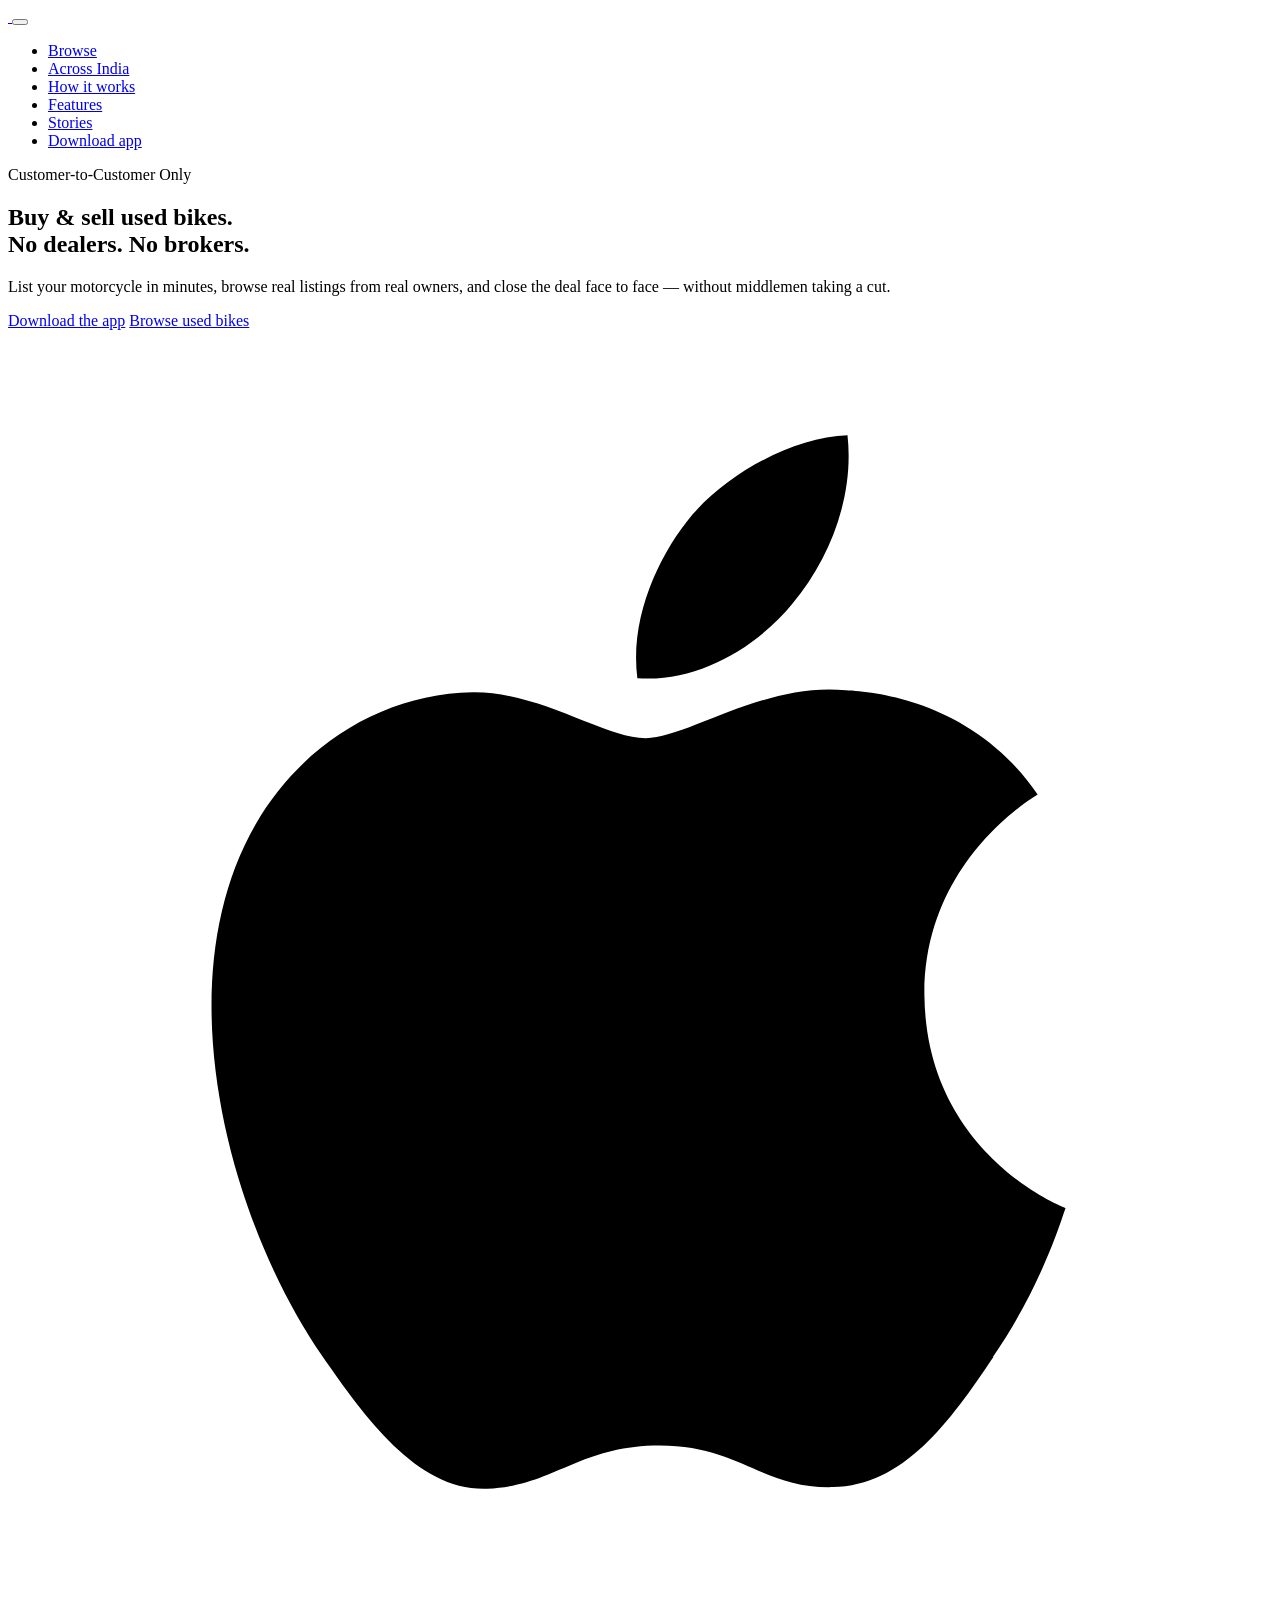
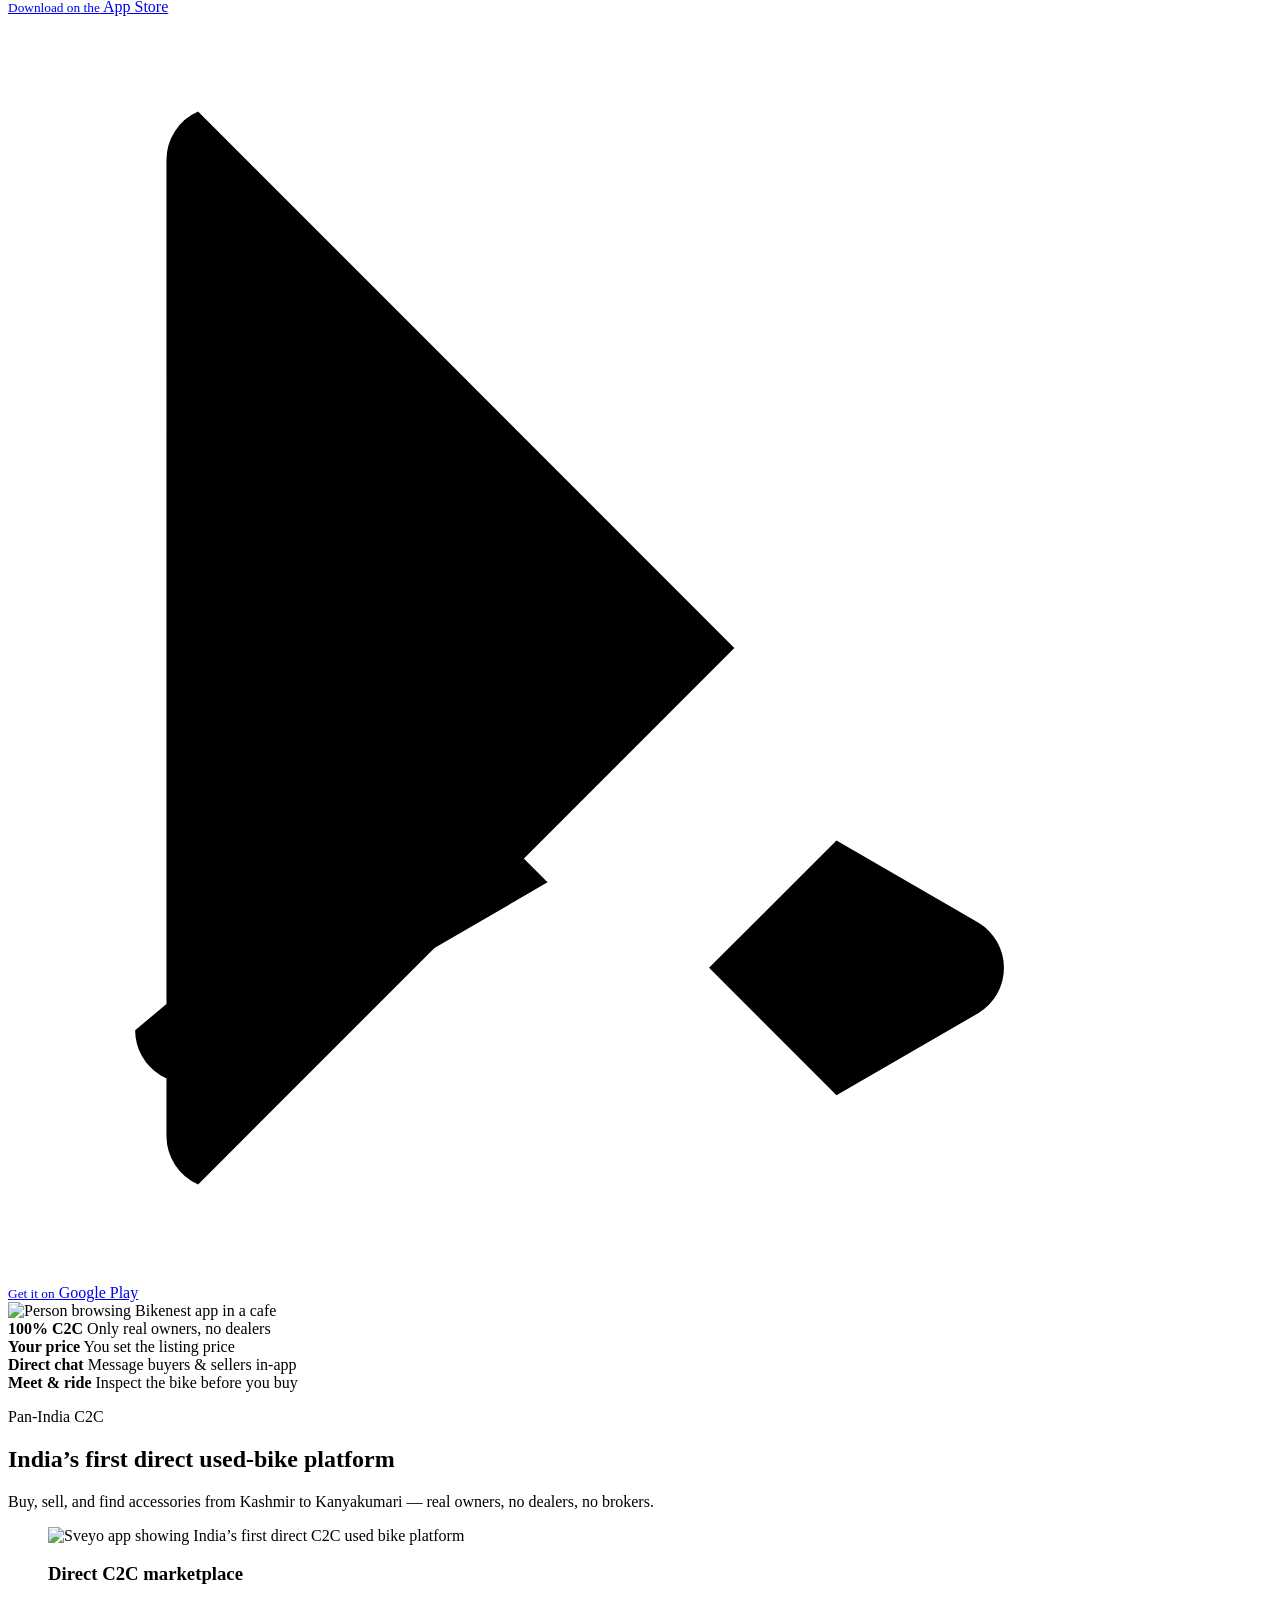
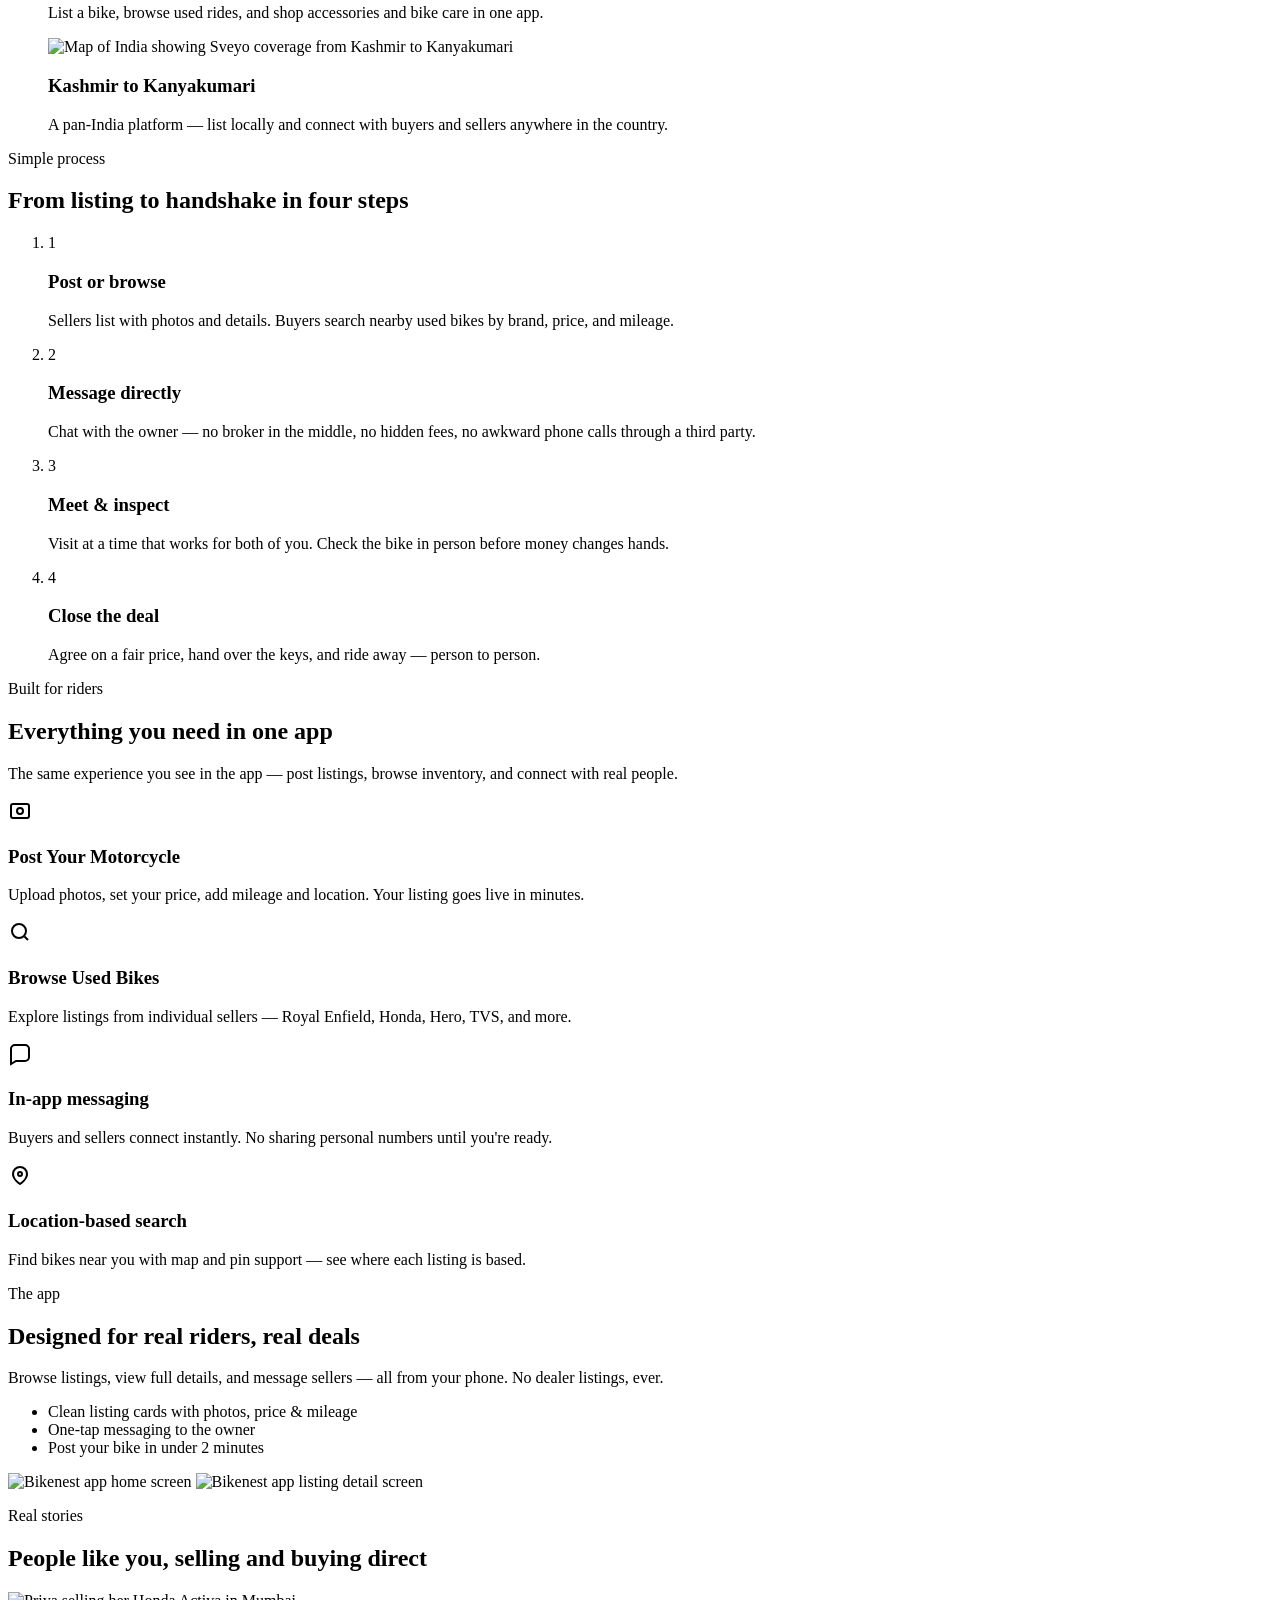
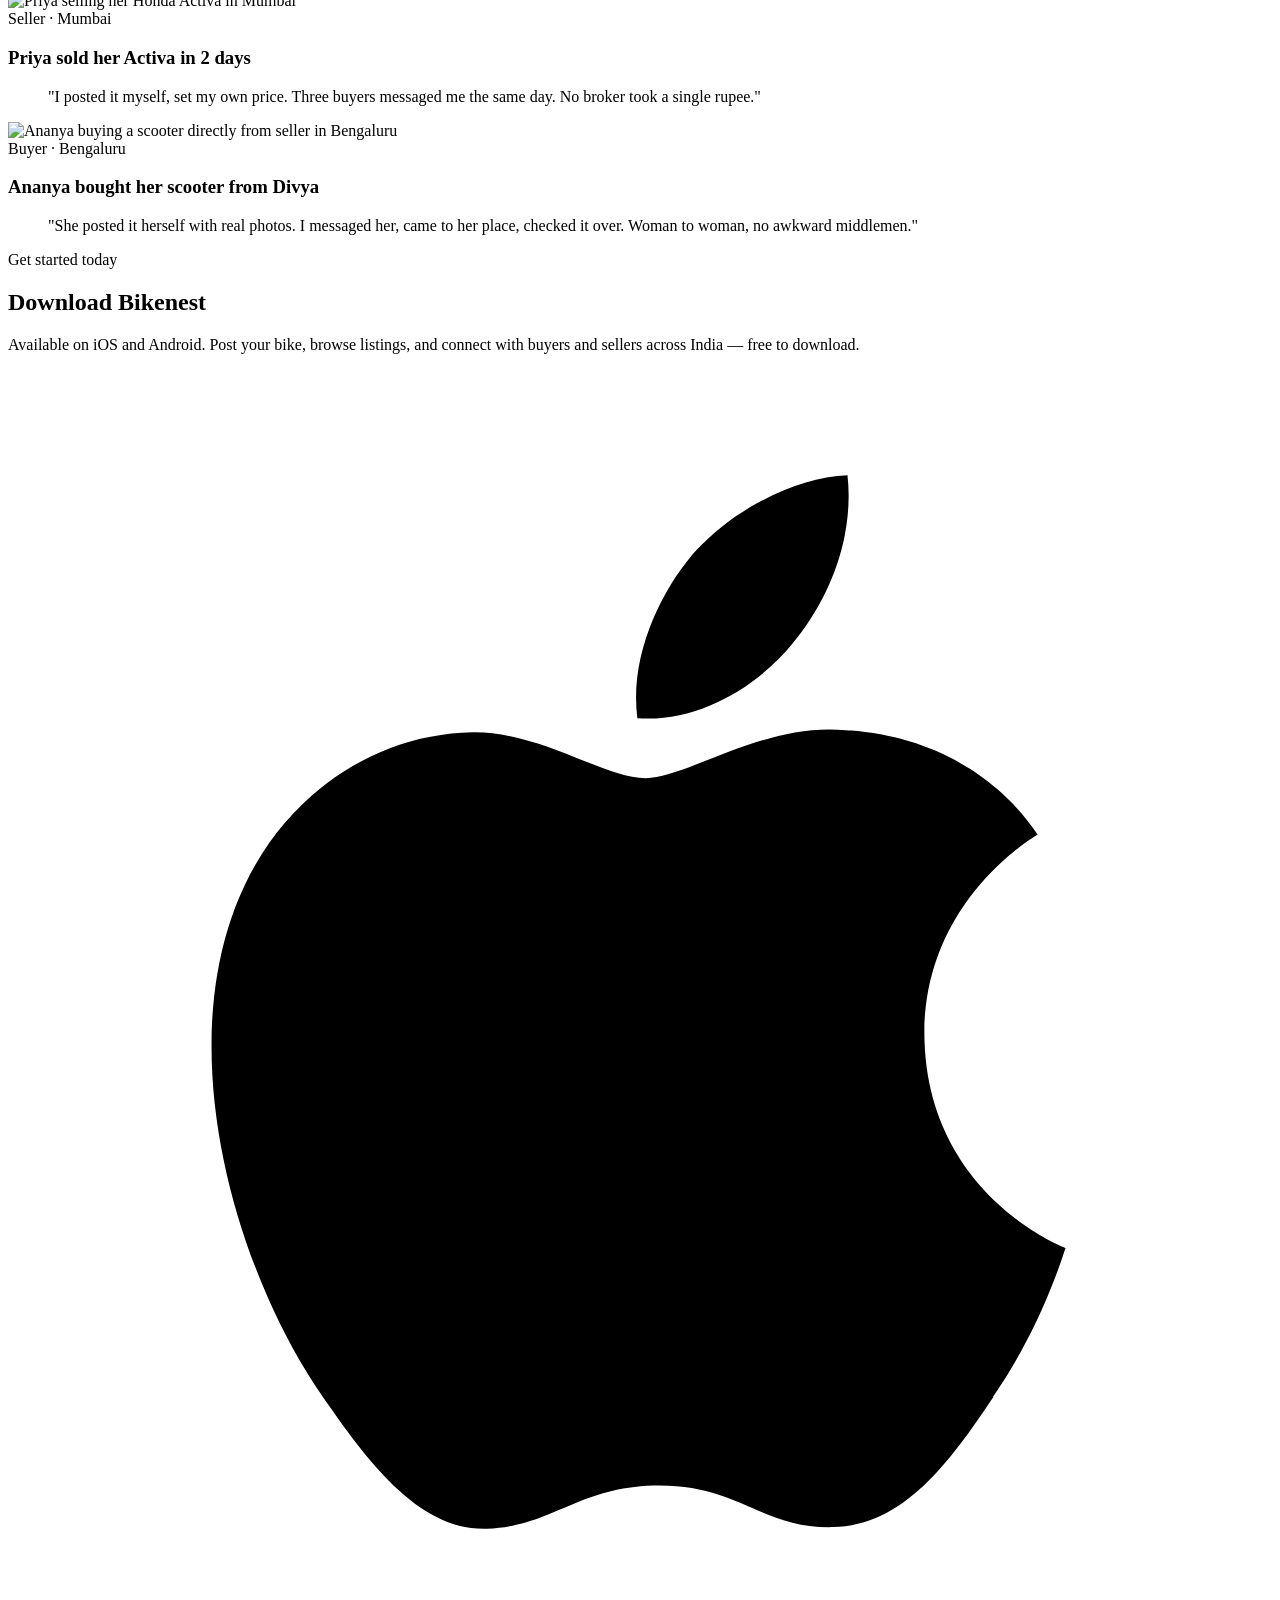
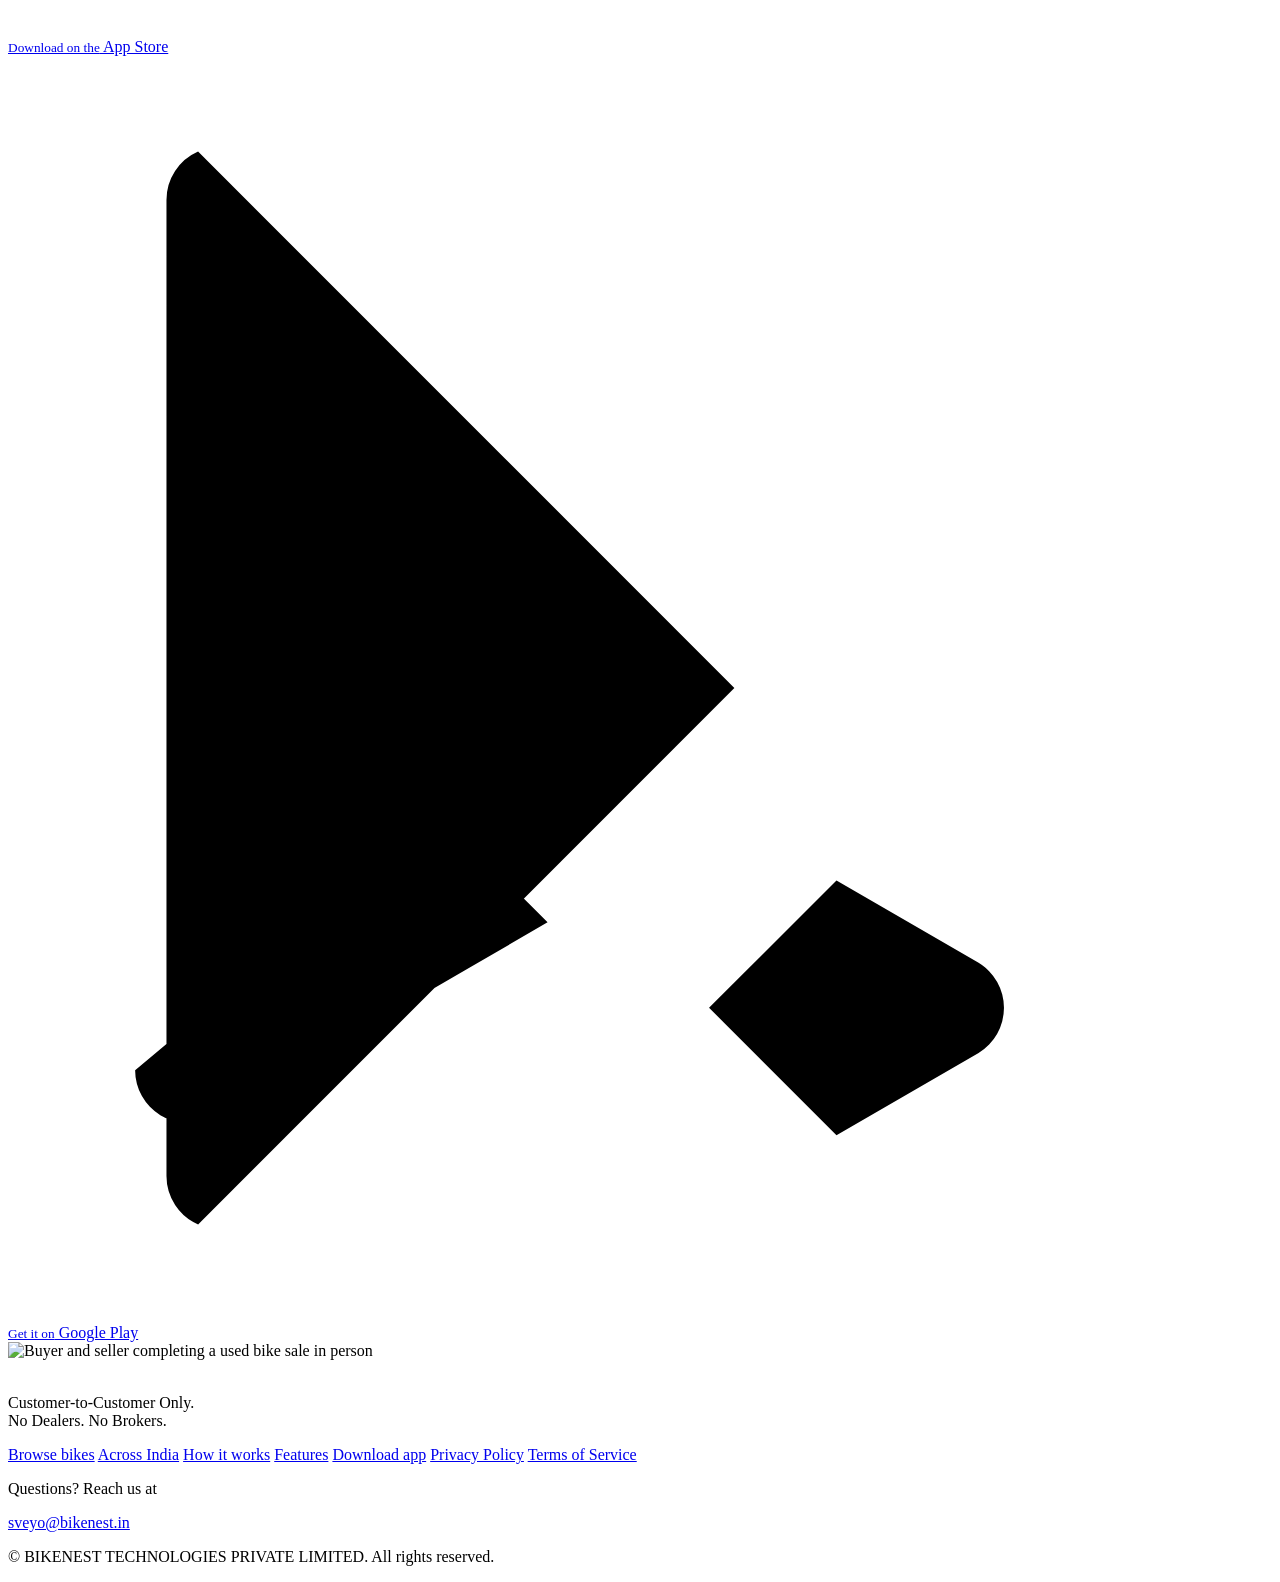
==== index.html @ f3885f5f "Add files via upload" ====
<!DOCTYPE html>
<html lang="en">
<head>
  <meta charset="UTF-8">
  <meta name="viewport" content="width=device-width, initial-scale=1.0">
  <meta name="description" content="Bikenest — Customer-to-Customer used motorcycle marketplace. No dealers. No brokers. Buy and sell bikes directly.">
  <title>Bikenest — Buy &amp; Sell Used Bikes, Direct</title>
  <link rel="preconnect" href="https://fonts.googleapis.com">
  <link rel="preconnect" href="https://fonts.gstatic.com" crossorigin>
  <link href="https://fonts.googleapis.com/css2?family=DM+Serif+Display:ital@0;1&family=Inter:wght@400;500;600;700&display=swap" rel="stylesheet">
  <link rel="stylesheet" href="css/styles.css">
  <link rel="icon" href="images/sveyo%20logo.jpeg" type="image/jpeg" >
</head>
<body>
  <header class="site-header">
    <nav class="nav container" aria-label="Main navigation">
      <a href="index.html" class="logo" aria-label="Bikenest home">
        <img src="images/sveyo-bikenest-logo.png" alt="" class="logo-img">
      </a>

      <button class="nav-toggle" type="button" aria-expanded="false" aria-controls="nav-menu" aria-label="Open menu">
        <span></span>
        <span></span>
        <span></span>
      </button>

      <ul id="nav-menu" class="nav-links">
        <li><a href="browse.html">Browse</a></li>
        <li><a href="#across-india">Across India</a></li>
        <li><a href="#how-it-works">How it works</a></li>
        <li><a href="#features">Features</a></li>
        <li><a href="#stories">Stories</a></li>
        <li><a href="#download" class="btn btn-sm">Download app</a></li>
      </ul>
    </nav>
  </header>

  <main>
    <section class="hero">
      <div class="container hero-grid">
        <div class="hero-content">
          <p class="eyebrow">Customer-to-Customer Only</p>
          <h1>Buy &amp; sell used bikes.<br><span class="highlight">No dealers. No brokers.</span></h1>
          <p class="hero-lead">
            List your motorcycle in minutes, browse real listings from real owners, and close the deal face to face — without middlemen taking a cut.
          </p>
          <div class="hero-actions">
            <a href="#download" class="btn btn-primary">Download the app</a>
            <a href="browse.html" class="btn btn-outline">Browse used bikes</a>
          </div>
          <div class="hero-badges">
            <a href="#" class="store-badge store-badge--apple" id="hero-app-store" aria-label="Download on the App Store">
              <svg viewBox="0 0 24 24" aria-hidden="true"><path d="M18.71 19.5c-.83 1.24-1.71 2.45-3.05 2.47-1.34.03-1.77-.79-3.29-.79-1.53 0-2 .77-3.27.82-1.31.05-2.3-1.32-3.14-2.53C4.25 17 2.94 12.45 4.7 9.39c.87-1.52 2.43-2.48 4.12-2.51 1.28-.02 2.5.87 3.29.87.78 0 2.26-1.07 3.8-.91.65.03 2.47.26 3.64 1.98-.09.06-2.17 1.28-2.15 3.81.03 3.02 2.65 4.03 2.68 4.04-.03.07-.42 1.44-1.38 2.83M13 3.5c.73-.83 1.94-1.46 2.94-1.5.13 1.17-.34 2.35-1.04 3.19-.69.85-1.83 1.51-2.95 1.42-.15-1.15.41-2.35 1.05-3.11z"/></svg>
              <span>
                <small>Download on the</small>
                App Store
              </span>
            </a>
            <a href="https://play.google.com/store/apps/details?id=com.sveyo.app" class="store-badge store-badge--google" id="hero-play-store" target="_blank" rel="noopener noreferrer" aria-label="Get it on Google Play">
              <svg viewBox="0 0 24 24" aria-hidden="true"><path d="M3.609 1.814L13.792 12 3.61 22.186a1.003 1.003 0 0 1-.601-.918V2.732a1.003 1.003 0 0 1 .6-.918zm4.594 12.593l2.042 2.042-6.378 3.704a1.003 1.003 0 0 1-1.453-.892v-.001l5.789-4.853zm-1.18-1.18L3.61 3.814l5.789 4.853-2.376 2.376zm11.406 5.703l-2.698 1.563-2.42-2.42 2.42-2.42 2.698 1.563a1.003 1.003 0 0 1 0 1.714z"/></svg>
              <span>
                <small>Get it on</small>
                Google Play
              </span>
            </a>
          </div>
        </div>

        <div class="hero-visual">
          <div class="hero-showcase">
            <img src="images/hero-lifestyle.jpg" alt="Person browsing Bikenest app in a cafe" class="hero-showcase-bg" loading="eager">
          </div>
        </div>
      </div>
    </section>

    <section class="trust-bar">
      <div class="container trust-grid">
        <article>
          <strong>100% C2C</strong>
          <span>Only real owners, no dealers</span>
        </article>
        <article>
          <strong>Your price</strong>
          <span>You set the listing price</span>
        </article>
        <article>
          <strong>Direct chat</strong>
          <span>Message buyers &amp; sellers in-app</span>
        </article>
        <article>
          <strong>Meet &amp; ride</strong>
          <span>Inspect the bike before you buy</span>
        </article>
      </div>
    </section>

    <section id="across-india" class="section reach">
      <div class="container">
        <div class="section-head section-head--center">
          <p class="eyebrow">Pan-India C2C</p>
          <h2>India’s first direct used-bike platform</h2>
          <p class="section-lead">Buy, sell, and find accessories from Kashmir to Kanyakumari — real owners, no dealers, no brokers.</p>
        </div>
        <div class="reach-grid">
          <figure class="reach-card reach-card--product">
            <img src="images/sveyo%20c2c.jpeg" alt="Sveyo app showing India’s first direct C2C used bike platform" width="720" height="1000" loading="lazy">
            <figcaption>
              <h3>Direct C2C marketplace</h3>
              <p>List a bike, browse used rides, and shop accessories and bike care in one app.</p>
            </figcaption>
          </figure>
          <figure class="reach-card reach-card--map">
            <img src="images/sveyo%20india.jpeg" alt="Map of India showing Sveyo coverage from Kashmir to Kanyakumari" width="1000" height="1000" loading="lazy">
            <figcaption>
              <h3>Kashmir to Kanyakumari</h3>
              <p>A pan-India platform — list locally and connect with buyers and sellers anywhere in the country.</p>
            </figcaption>
          </figure>
        </div>
      </div>
    </section>

    <section id="how-it-works" class="section how-it-works">
      <div class="container">
        <div class="section-head">
          <p class="eyebrow">Simple process</p>
          <h2>From listing to handshake in four steps</h2>
        </div>
        <ol class="steps">
          <li>
            <span class="step-num">1</span>
            <h3>Post or browse</h3>
            <p>Sellers list with photos and details. Buyers search nearby used bikes by brand, price, and mileage.</p>
          </li>
          <li>
            <span class="step-num">2</span>
            <h3>Message directly</h3>
            <p>Chat with the owner — no broker in the middle, no hidden fees, no awkward phone calls through a third party.</p>
          </li>
          <li>
            <span class="step-num">3</span>
            <h3>Meet &amp; inspect</h3>
            <p>Visit at a time that works for both of you. Check the bike in person before money changes hands.</p>
          </li>
          <li>
            <span class="step-num">4</span>
            <h3>Close the deal</h3>
            <p>Agree on a fair price, hand over the keys, and ride away — person to person.</p>
          </li>
        </ol>
      </div>
    </section>

    <section id="features" class="section features">
      <div class="container features-grid">
        <div class="section-head">
          <p class="eyebrow">Built for riders</p>
          <h2>Everything you need in one app</h2>
          <p class="section-lead">The same experience you see in the app — post listings, browse inventory, and connect with real people.</p>
        </div>

        <div class="feature-cards">
          <article class="feature-card">
            <div class="feature-icon" aria-hidden="true">
              <svg width="24" height="24" viewBox="0 0 24 24" fill="none" stroke="currentColor" stroke-width="2"><rect x="3" y="5" width="18" height="14" rx="2"/><circle cx="12" cy="12" r="3"/></svg>
            </div>
            <h3>Post Your Motorcycle</h3>
            <p>Upload photos, set your price, add mileage and location. Your listing goes live in minutes.</p>
          </article>
          <article class="feature-card">
            <div class="feature-icon" aria-hidden="true">
              <svg width="24" height="24" viewBox="0 0 24 24" fill="none" stroke="currentColor" stroke-width="2"><circle cx="11" cy="11" r="7"/><path d="m20 20-3.5-3.5"/></svg>
            </div>
            <h3>Browse Used Bikes</h3>
            <p>Explore listings from individual sellers — Royal Enfield, Honda, Hero, TVS, and more.</p>
          </article>
          <article class="feature-card">
            <div class="feature-icon" aria-hidden="true">
              <svg width="24" height="24" viewBox="0 0 24 24" fill="none" stroke="currentColor" stroke-width="2"><path d="M21 15a4 4 0 0 1-4 4H8l-5 3V7a4 4 0 0 1 4-4h10a4 4 0 0 1 4 4z"/></svg>
            </div>
            <h3>In-app messaging</h3>
            <p>Buyers and sellers connect instantly. No sharing personal numbers until you're ready.</p>
          </article>
          <article class="feature-card">
            <div class="feature-icon" aria-hidden="true">
              <svg width="24" height="24" viewBox="0 0 24 24" fill="none" stroke="currentColor" stroke-width="2"><path d="M12 21s7-4.5 7-10a7 7 0 1 0-14 0c0 5.5 7 10 7 10z"/><circle cx="12" cy="11" r="2"/></svg>
            </div>
            <h3>Location-based search</h3>
            <p>Find bikes near you with map and pin support — see where each listing is based.</p>
          </article>
        </div>
      </div>
    </section>

    <section class="section app-showcase">
      <div class="container app-showcase-grid">
        <div class="app-showcase-copy">
          <p class="eyebrow">The app</p>
          <h2>Designed for real riders, real deals</h2>
          <p class="section-lead">Browse listings, view full details, and message sellers — all from your phone. No dealer listings, ever.</p>
          <ul class="app-showcase-list">
            <li>Clean listing cards with photos, price &amp; mileage</li>
            <li>One-tap messaging to the owner</li>
            <li>Post your bike in under 2 minutes</li>
          </ul>
        </div>
        <div class="app-showcase-phones">
          <img src="images/app-home-mockup.png" alt="Bikenest app home screen" class="showcase-phone showcase-phone--left" loading="lazy">
          <img src="images/app-detail-mockup.png" alt="Bikenest app listing detail screen" class="showcase-phone showcase-phone--right" loading="lazy">
        </div>
      </div>
    </section>

    <section id="stories" class="section stories">
      <div class="container">
        <div class="section-head section-head--center">
          <p class="eyebrow">Real stories</p>
          <h2>People like you, selling and buying direct</h2>
        </div>

        <div class="testimonial-grid">
          <article class="testimonial-card">
            <img src="images/testimonial-seller.jpg" alt="Priya selling her Honda Activa in Mumbai" class="testimonial-photo">
            <div class="testimonial-content">
              <span class="testimonial-tag">Seller · Mumbai</span>
              <h3>Priya sold her Activa in 2 days</h3>
              <blockquote>
                "I posted it myself, set my own price. Three buyers messaged me the same day. No broker took a single rupee."
              </blockquote>
            </div>
          </article>
          <article class="testimonial-card">
            <img src="images/testimonial-buyer.jpg" alt="Ananya buying a scooter directly from seller in Bengaluru" class="testimonial-photo">
            <div class="testimonial-content">
              <span class="testimonial-tag">Buyer · Bengaluru</span>
              <h3>Ananya bought her scooter from Divya</h3>
              <blockquote>
                "She posted it herself with real photos. I messaged her, came to her place, checked it over. Woman to woman, no awkward middlemen."
              </blockquote>
            </div>
          </article>
        </div>
      </div>
    </section>

    <section id="download" class="section download">
      <div class="container download-grid">
        <div class="download-content">
          <p class="eyebrow eyebrow--light">Get started today</p>
          <h2>Download Bikenest</h2>
          <p class="download-lead">
            Available on iOS and Android. Post your bike, browse listings, and connect with buyers and sellers across India — free to download.
          </p>
          <div class="download-badges">
            <a href="#" class="store-badge store-badge--light store-badge--apple" id="download-app-store" aria-label="Download on the App Store">
              <svg viewBox="0 0 24 24" aria-hidden="true"><path d="M18.71 19.5c-.83 1.24-1.71 2.45-3.05 2.47-1.34.03-1.77-.79-3.29-.79-1.53 0-2 .77-3.27.82-1.31.05-2.3-1.32-3.14-2.53C4.25 17 2.94 12.45 4.7 9.39c.87-1.52 2.43-2.48 4.12-2.51 1.28-.02 2.5.87 3.29.87.78 0 2.26-1.07 3.8-.91.65.03 2.47.26 3.64 1.98-.09.06-2.17 1.28-2.15 3.81.03 3.02 2.65 4.03 2.68 4.04-.03.07-.42 1.44-1.38 2.83M13 3.5c.73-.83 1.94-1.46 2.94-1.5.13 1.17-.34 2.35-1.04 3.19-.69.85-1.83 1.51-2.95 1.42-.15-1.15.41-2.35 1.05-3.11z"/></svg>
              <span>
                <small>Download on the</small>
                App Store
              </span>
            </a>
            <a href="https://play.google.com/store/apps/details?id=com.sveyo.app" class="store-badge store-badge--light store-badge--google" id="download-play-store" target="_blank" rel="noopener noreferrer" aria-label="Get it on Google Play">
              <svg viewBox="0 0 24 24" aria-hidden="true"><path d="M3.609 1.814L13.792 12 3.61 22.186a1.003 1.003 0 0 1-.601-.918V2.732a1.003 1.003 0 0 1 .6-.918zm4.594 12.593l2.042 2.042-6.378 3.704a1.003 1.003 0 0 1-1.453-.892v-.001l5.789-4.853zm-1.18-1.18L3.61 3.814l5.789 4.853-2.376 2.376zm11.406 5.703l-2.698 1.563-2.42-2.42 2.42-2.42 2.698 1.563a1.003 1.003 0 0 1 0 1.714z"/></svg>
              <span>
                <small>Get it on</small>
                Google Play
              </span>
            </a>
          </div>
        </div>
        <div class="download-visual">
          <img src="images/hero-handshake.jpg" alt="Buyer and seller completing a used bike sale in person" class="download-image" loading="lazy">
        </div>
      </div>
    </section>
  </main>

  <footer class="site-footer">
    <div class="container footer-grid">
      <div class="footer-brand">
        <a href="index.html" class="logo logo--footer">
          <img src="images/sveyo-bikenest-logo.png" alt="" class="logo-img">
        </a>
        <p>Customer-to-Customer Only.<br>No Dealers. No Brokers.</p>
      </div>
      <nav class="footer-nav" aria-label="Footer navigation">
        <a href="browse.html">Browse bikes</a>
        <a href="#across-india">Across India</a>
        <a href="#how-it-works">How it works</a>
        <a href="#features">Features</a>
        <a href="#download">Download app</a>
        <a href="privacy.html">Privacy Policy</a>
        <a href="terms.html">Terms of Service</a>
      </nav>
      <div class="footer-contact">
        <p>Questions? Reach us at</p>
        <a href="mailto:sveyo@bikenest.in">sveyo@bikenest.in</a>
      </div>
    </div>
    <div class="footer-bottom container">
      <p>&copy; <span id="year"></span> BIKENEST TECHNOLOGIES PRIVATE LIMITED. All rights reserved.</p>
    </div>
  </footer>

  <script src="js/main.js"></script>
</body>
</html>
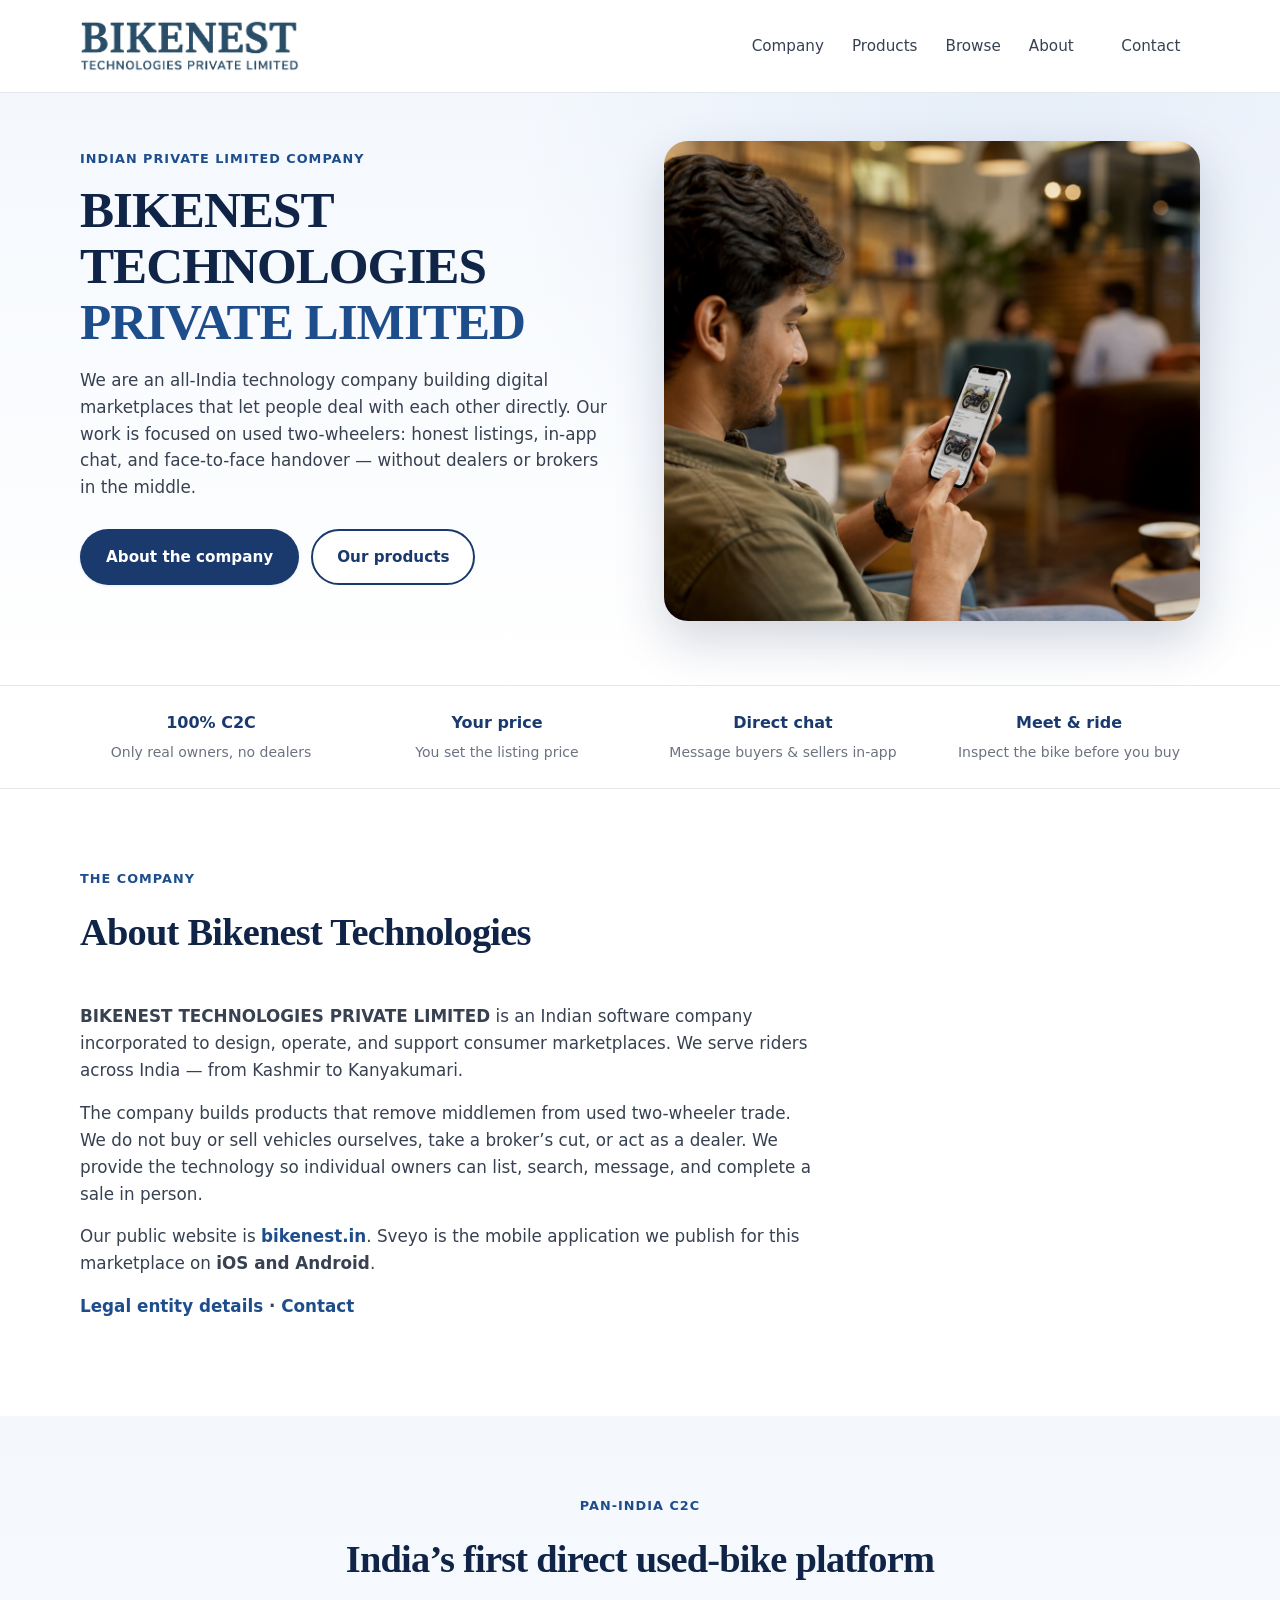
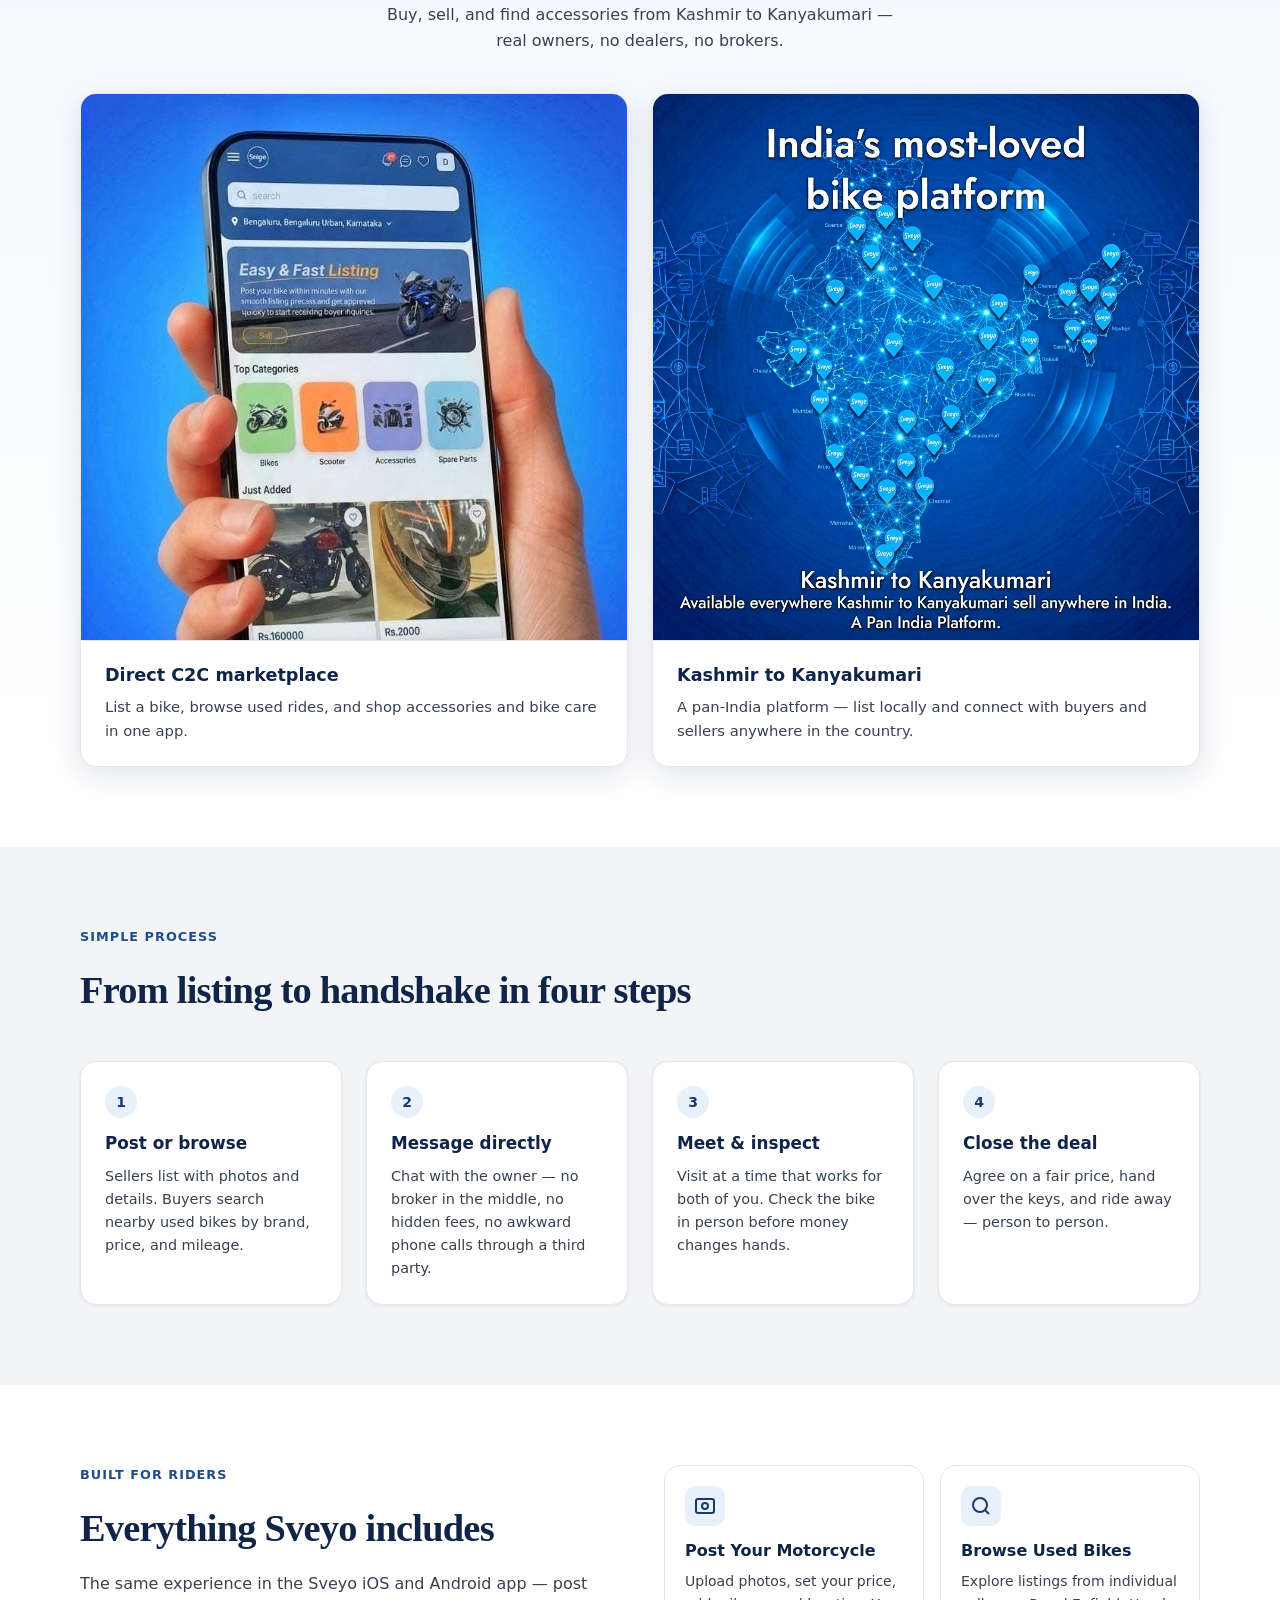
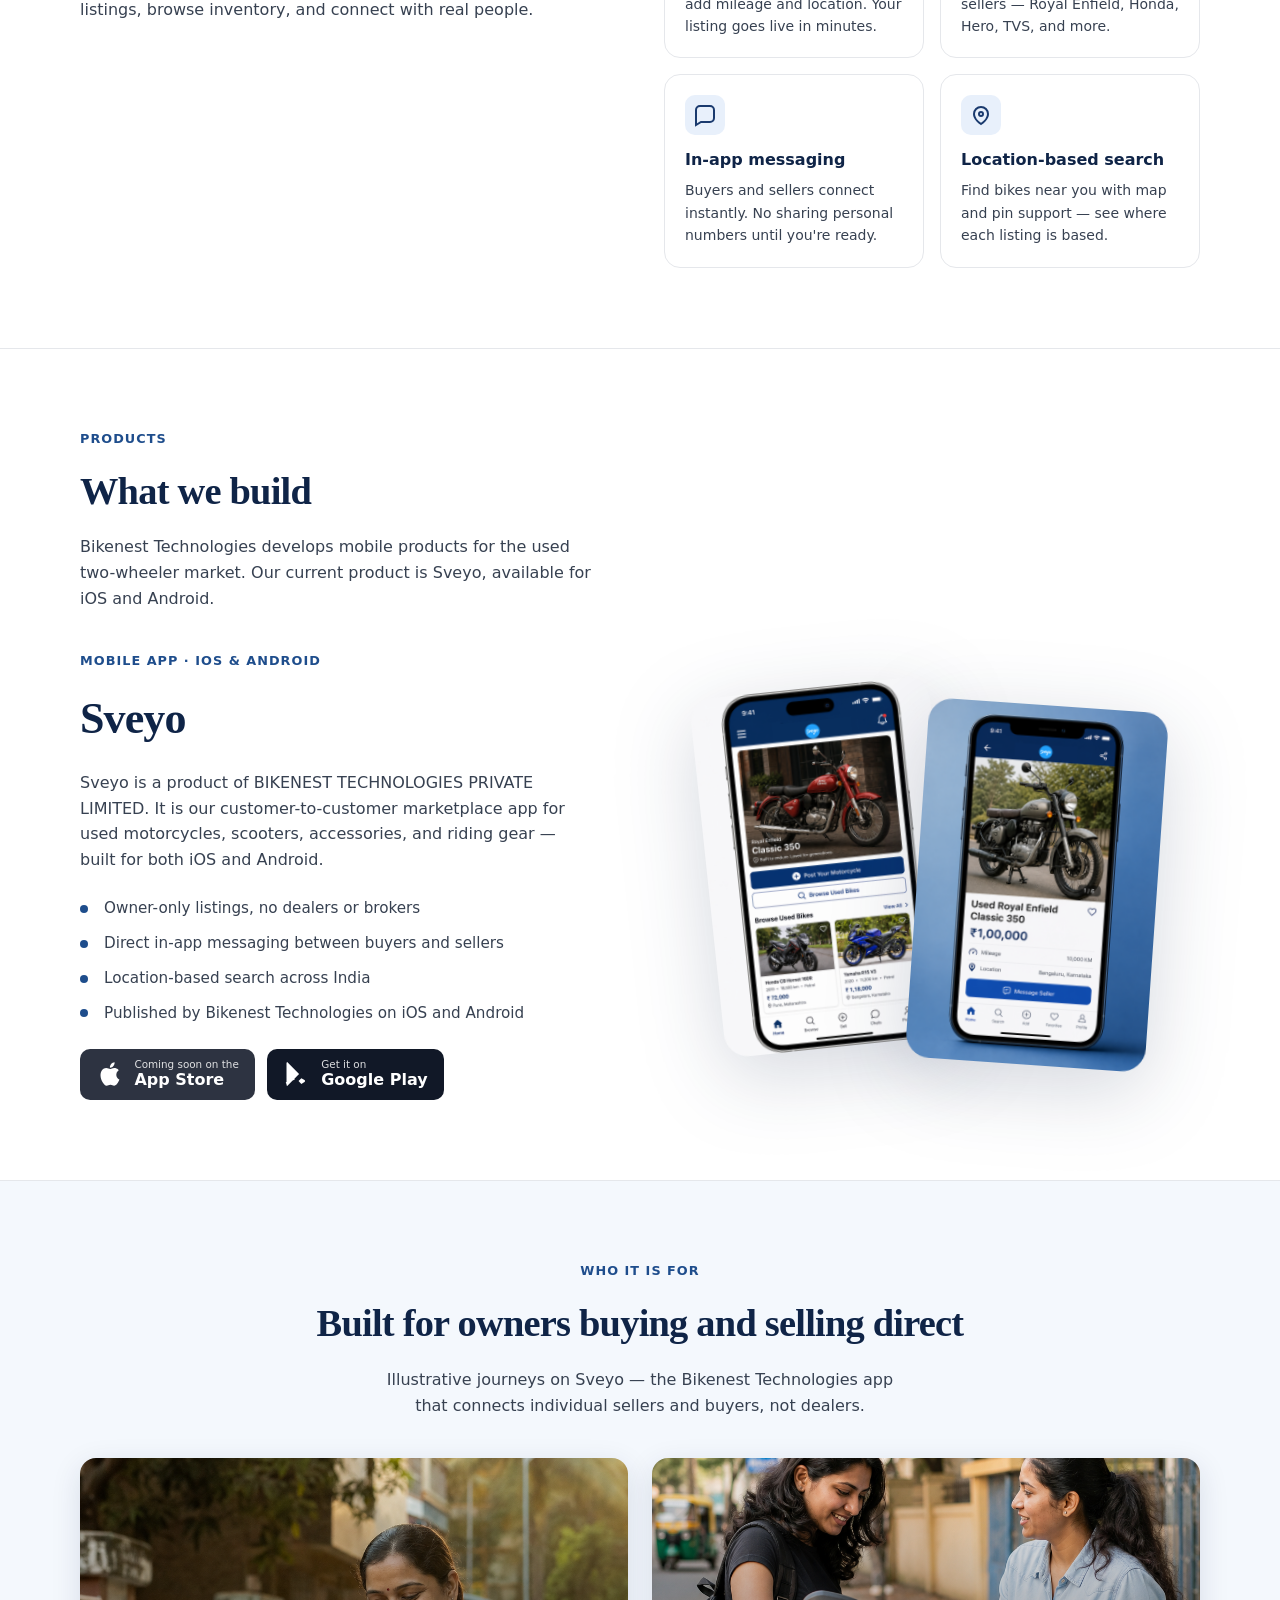
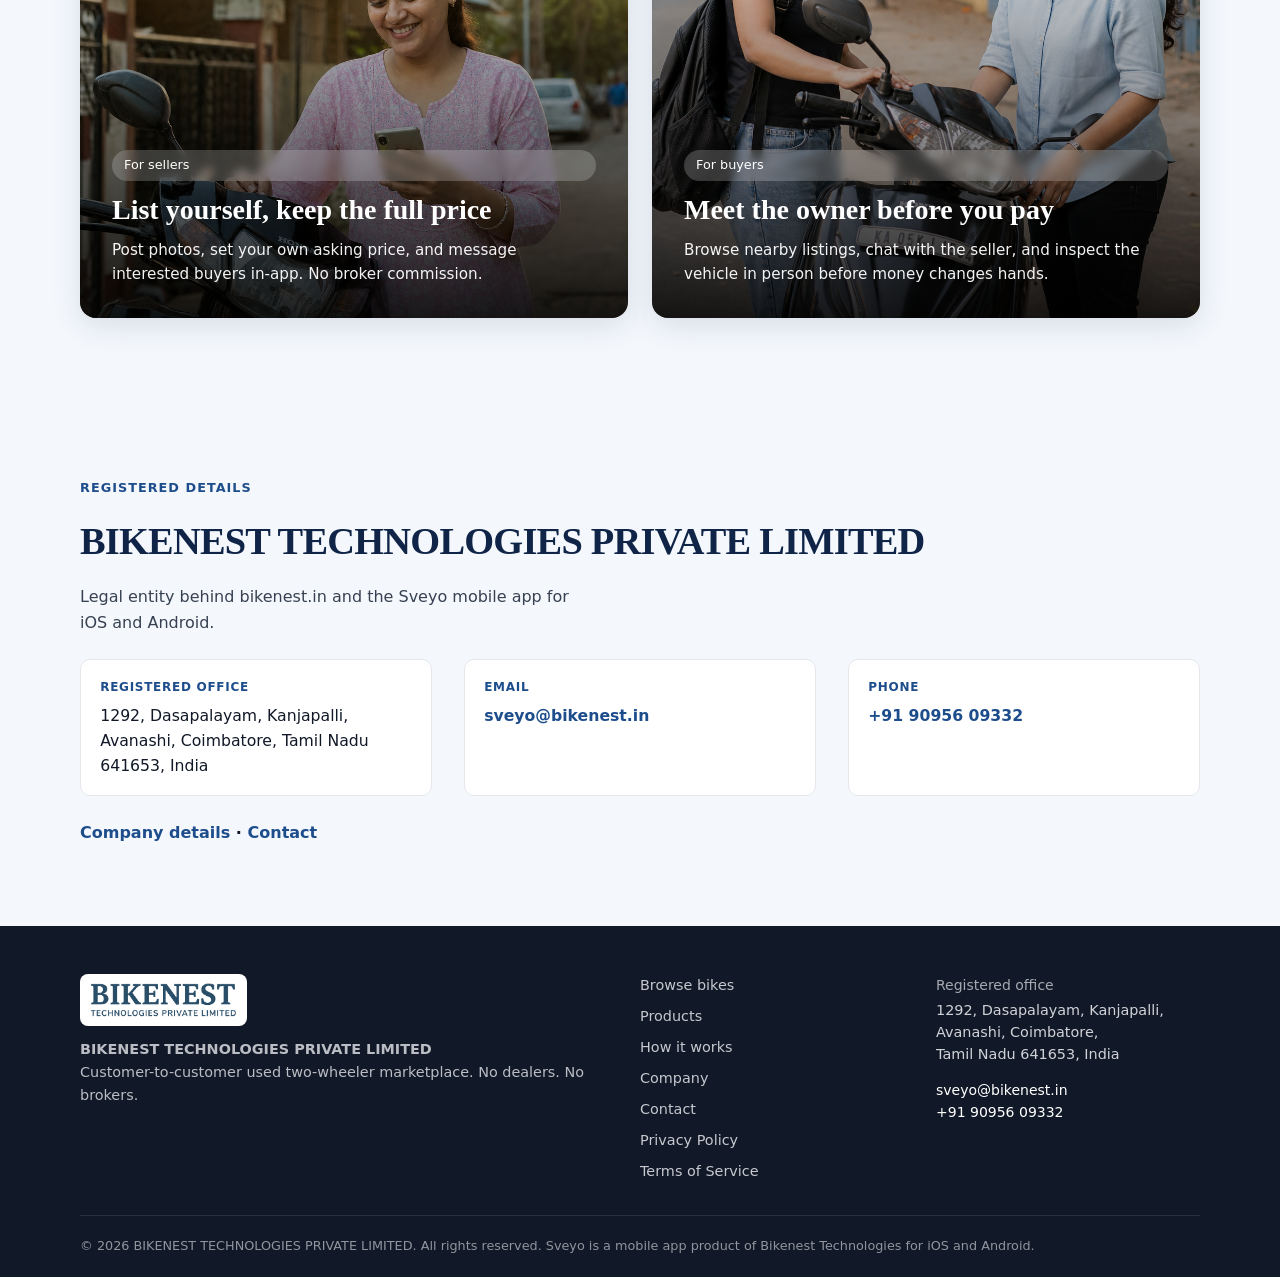
==== commit a4fee71c: "ios developer changes" ====
--- a/index.html
+++ b/index.html
@@ -3,19 +3,45 @@
 <head>
   <meta charset="UTF-8">
   <meta name="viewport" content="width=device-width, initial-scale=1.0">
-  <meta name="description" content="Bikenest — Customer-to-Customer used motorcycle marketplace. No dealers. No brokers. Buy and sell bikes directly.">
-  <title>Bikenest — Buy &amp; Sell Used Bikes, Direct</title>
+  <meta name="description" content="BIKENEST TECHNOLOGIES PRIVATE LIMITED is an Indian technology company. Sveyo is our C2C used two-wheeler marketplace app for iOS and Android.">
+  <title>Bikenest — BIKENEST TECHNOLOGIES PRIVATE LIMITED</title>
   <link rel="preconnect" href="https://fonts.googleapis.com">
   <link rel="preconnect" href="https://fonts.gstatic.com" crossorigin>
   <link href="https://fonts.googleapis.com/css2?family=DM+Serif+Display:ital@0;1&family=Inter:wght@400;500;600;700&display=swap" rel="stylesheet">
   <link rel="stylesheet" href="css/styles.css">
-  <link rel="icon" href="images/sveyo%20logo.jpeg" type="image/jpeg" >
+  <link rel="icon" href="images/bikenest-favicon.png" type="image/png">
+  <script type="application/ld+json">
+  {
+    "@context": "https://schema.org",
+    "@type": "Organization",
+    "name": "BIKENEST TECHNOLOGIES PRIVATE LIMITED",
+    "legalName": "BIKENEST TECHNOLOGIES PRIVATE LIMITED",
+    "alternateName": ["Bikenest", "Sveyo"],
+    "url": "https://bikenest.in",
+    "email": "sveyo@bikenest.in",
+    "telephone": "+91-90956-09332",
+    "address": {
+      "@type": "PostalAddress",
+      "streetAddress": "1292, Dasapalayam, Kanjapalli, Avanashi",
+      "addressLocality": "Coimbatore",
+      "addressRegion": "Tamil Nadu",
+      "postalCode": "641653",
+      "addressCountry": "IN"
+    },
+    "makesOffer": {
+      "@type": "SoftwareApplication",
+      "name": "Sveyo",
+      "applicationCategory": "LifestyleApplication",
+      "operatingSystem": "iOS, Android"
+    }
+  }
+  </script>
 </head>
 <body>
   <header class="site-header">
     <nav class="nav container" aria-label="Main navigation">
       <a href="index.html" class="logo" aria-label="Bikenest home">
-        <img src="images/sveyo-bikenest-logo.png" alt="" class="logo-img">
+        <img src="images/bikenest-technologies-logo.png" alt="BIKENEST TECHNOLOGIES PRIVATE LIMITED" class="logo-img">
       </a>
 
       <button class="nav-toggle" type="button" aria-expanded="false" aria-controls="nav-menu" aria-label="Open menu">
@@ -25,12 +51,11 @@
       </button>
 
       <ul id="nav-menu" class="nav-links">
+        <li><a href="#company">Company</a></li>
+        <li><a href="#products">Products</a></li>
         <li><a href="browse.html">Browse</a></li>
-        <li><a href="#across-india">Across India</a></li>
-        <li><a href="#how-it-works">How it works</a></li>
-        <li><a href="#features">Features</a></li>
-        <li><a href="#stories">Stories</a></li>
-        <li><a href="#download" class="btn btn-sm">Download app</a></li>
+        <li><a href="about.html">About</a></li>
+        <li><a href="contact.html" class="btn btn-sm">Contact</a></li>
       </ul>
     </nav>
   </header>
@@ -39,36 +64,20 @@
     <section class="hero">
       <div class="container hero-grid">
         <div class="hero-content">
-          <p class="eyebrow">Customer-to-Customer Only</p>
-          <h1>Buy &amp; sell used bikes.<br><span class="highlight">No dealers. No brokers.</span></h1>
+          <p class="eyebrow">Indian private limited company</p>
+          <h1>BIKENEST TECHNOLOGIES<br><span class="highlight">PRIVATE LIMITED</span></h1>
           <p class="hero-lead">
-            List your motorcycle in minutes, browse real listings from real owners, and close the deal face to face — without middlemen taking a cut.
+            We are an all-India technology company building digital marketplaces that let people deal with each other directly. Our work is focused on used two-wheelers: honest listings, in-app chat, and face-to-face handover — without dealers or brokers in the middle.
           </p>
           <div class="hero-actions">
-            <a href="#download" class="btn btn-primary">Download the app</a>
-            <a href="browse.html" class="btn btn-outline">Browse used bikes</a>
-          </div>
-          <div class="hero-badges">
-            <a href="#" class="store-badge store-badge--apple" id="hero-app-store" aria-label="Download on the App Store">
-              <svg viewBox="0 0 24 24" aria-hidden="true"><path d="M18.71 19.5c-.83 1.24-1.71 2.45-3.05 2.47-1.34.03-1.77-.79-3.29-.79-1.53 0-2 .77-3.27.82-1.31.05-2.3-1.32-3.14-2.53C4.25 17 2.94 12.45 4.7 9.39c.87-1.52 2.43-2.48 4.12-2.51 1.28-.02 2.5.87 3.29.87.78 0 2.26-1.07 3.8-.91.65.03 2.47.26 3.64 1.98-.09.06-2.17 1.28-2.15 3.81.03 3.02 2.65 4.03 2.68 4.04-.03.07-.42 1.44-1.38 2.83M13 3.5c.73-.83 1.94-1.46 2.94-1.5.13 1.17-.34 2.35-1.04 3.19-.69.85-1.83 1.51-2.95 1.42-.15-1.15.41-2.35 1.05-3.11z"/></svg>
-              <span>
-                <small>Download on the</small>
-                App Store
-              </span>
-            </a>
-            <a href="https://play.google.com/store/apps/details?id=com.sveyo.app" class="store-badge store-badge--google" id="hero-play-store" target="_blank" rel="noopener noreferrer" aria-label="Get it on Google Play">
-              <svg viewBox="0 0 24 24" aria-hidden="true"><path d="M3.609 1.814L13.792 12 3.61 22.186a1.003 1.003 0 0 1-.601-.918V2.732a1.003 1.003 0 0 1 .6-.918zm4.594 12.593l2.042 2.042-6.378 3.704a1.003 1.003 0 0 1-1.453-.892v-.001l5.789-4.853zm-1.18-1.18L3.61 3.814l5.789 4.853-2.376 2.376zm11.406 5.703l-2.698 1.563-2.42-2.42 2.42-2.42 2.698 1.563a1.003 1.003 0 0 1 0 1.714z"/></svg>
-              <span>
-                <small>Get it on</small>
-                Google Play
-              </span>
-            </a>
+            <a href="#company" class="btn btn-primary">About the company</a>
+            <a href="#products" class="btn btn-outline">Our products</a>
           </div>
         </div>
 
         <div class="hero-visual">
           <div class="hero-showcase">
-            <img src="images/hero-lifestyle.jpg" alt="Person browsing Bikenest app in a cafe" class="hero-showcase-bg" loading="eager">
+            <img src="images/hero-lifestyle.jpg" alt="People using a Bikenest Technologies product" class="hero-showcase-bg" loading="eager">
           </div>
         </div>
       </div>
@@ -92,6 +101,21 @@
           <strong>Meet &amp; ride</strong>
           <span>Inspect the bike before you buy</span>
         </article>
+      </div>
+    </section>
+
+    <section id="company" class="section company-intro">
+      <div class="container company-intro-grid">
+        <div class="section-head">
+          <p class="eyebrow">The company</p>
+          <h2>About Bikenest Technologies</h2>
+        </div>
+        <div class="company-intro-copy">
+          <p><strong>BIKENEST TECHNOLOGIES PRIVATE LIMITED</strong> is an Indian software company incorporated to design, operate, and support consumer marketplaces. We serve riders across India — from Kashmir to Kanyakumari.</p>
+          <p>The company builds products that remove middlemen from used two-wheeler trade. We do not buy or sell vehicles ourselves, take a broker’s cut, or act as a dealer. We provide the technology so individual owners can list, search, message, and complete a sale in person.</p>
+          <p>Our public website is <a href="https://bikenest.in">bikenest.in</a>. Sveyo is the mobile application we publish for this marketplace on <strong>iOS and Android</strong>.</p>
+          <p class="company-identity-links"><a href="about.html">Legal entity details</a> · <a href="contact.html">Contact</a></p>
+        </div>
       </div>
     </section>
 
@@ -156,8 +180,8 @@
       <div class="container features-grid">
         <div class="section-head">
           <p class="eyebrow">Built for riders</p>
-          <h2>Everything you need in one app</h2>
-          <p class="section-lead">The same experience you see in the app — post listings, browse inventory, and connect with real people.</p>
+          <h2>Everything Sveyo includes</h2>
+          <p class="section-lead">The same experience in the Sveyo iOS and Android app — post listings, browse inventory, and connect with real people.</p>
         </div>
 
         <div class="feature-cards">
@@ -193,50 +217,75 @@
       </div>
     </section>
 
-    <section class="section app-showcase">
-      <div class="container app-showcase-grid">
-        <div class="app-showcase-copy">
-          <p class="eyebrow">The app</p>
-          <h2>Designed for real riders, real deals</h2>
-          <p class="section-lead">Browse listings, view full details, and message sellers — all from your phone. No dealer listings, ever.</p>
-          <ul class="app-showcase-list">
-            <li>Clean listing cards with photos, price &amp; mileage</li>
-            <li>One-tap messaging to the owner</li>
-            <li>Post your bike in under 2 minutes</li>
-          </ul>
-        </div>
-        <div class="app-showcase-phones">
-          <img src="images/app-home-mockup.png" alt="Bikenest app home screen" class="showcase-phone showcase-phone--left" loading="lazy">
-          <img src="images/app-detail-mockup.png" alt="Bikenest app listing detail screen" class="showcase-phone showcase-phone--right" loading="lazy">
-        </div>
+    <section id="products" class="section app-showcase">
+      <div class="container">
+        <div class="section-head">
+          <p class="eyebrow">Products</p>
+          <h2>What we build</h2>
+          <p class="section-lead">Bikenest Technologies develops mobile products for the used two-wheeler market. Our current product is Sveyo, available for iOS and Android.</p>
+        </div>
+        <article class="product-card">
+          <div class="app-showcase-copy">
+            <p class="eyebrow">Mobile app · iOS &amp; Android</p>
+            <h3>Sveyo</h3>
+            <p class="section-lead">Sveyo is a product of BIKENEST TECHNOLOGIES PRIVATE LIMITED. It is our customer-to-customer marketplace app for used motorcycles, scooters, accessories, and riding gear — built for both iOS and Android.</p>
+            <ul class="app-showcase-list">
+              <li>Owner-only listings, no dealers or brokers</li>
+              <li>Direct in-app messaging between buyers and sellers</li>
+              <li>Location-based search across India</li>
+              <li>Published by Bikenest Technologies on iOS and Android</li>
+            </ul>
+            <div class="hero-badges product-download">
+              <span class="store-badge store-badge--apple store-badge--soon" role="status" aria-label="Coming soon on the App Store">
+                <svg viewBox="0 0 24 24" aria-hidden="true"><path d="M18.71 19.5c-.83 1.24-1.71 2.45-3.05 2.47-1.34.03-1.77-.79-3.29-.79-1.53 0-2 .77-3.27.82-1.31.05-2.3-1.32-3.14-2.53C4.25 17 2.94 12.45 4.7 9.39c.87-1.52 2.43-2.48 4.12-2.51 1.28-.02 2.5.87 3.29.87.78 0 2.26-1.07 3.8-.91.65.03 2.47.26 3.64 1.98-.09.06-2.17 1.28-2.15 3.81.03 3.02 2.65 4.03 2.68 4.04-.03.07-.42 1.44-1.38 2.83M13 3.5c.73-.83 1.94-1.46 2.94-1.5.13 1.17-.34 2.35-1.04 3.19-.69.85-1.83 1.51-2.95 1.42-.15-1.15.41-2.35 1.05-3.11z"/></svg>
+                <span>
+                  <small>Coming soon on the</small>
+                  App Store
+                </span>
+              </span>
+              <a href="https://play.google.com/store/apps/details?id=com.sveyo.app" class="store-badge store-badge--google" id="download-play-store" target="_blank" rel="noopener noreferrer" aria-label="Get Sveyo on Google Play">
+                <svg viewBox="0 0 24 24" aria-hidden="true"><path d="M3.609 1.814L13.792 12 3.61 22.186a1.003 1.003 0 0 1-.601-.918V2.732a1.003 1.003 0 0 1 .6-.918zm4.594 12.593l2.042 2.042-6.378 3.704a1.003 1.003 0 0 1-1.453-.892v-.001l5.789-4.853zm-1.18-1.18L3.61 3.814l5.789 4.853-2.376 2.376zm11.406 5.703l-2.698 1.563-2.42-2.42 2.42-2.42 2.698 1.563a1.003 1.003 0 0 1 0 1.714z"/></svg>
+                <span>
+                  <small>Get it on</small>
+                  Google Play
+                </span>
+              </a>
+            </div>
+          </div>
+          <div class="app-showcase-phones">
+            <img src="images/app-home-mockup.png" alt="Sveyo app home screen" class="showcase-phone showcase-phone--left" loading="lazy">
+            <img src="images/app-detail-mockup.png" alt="Sveyo app listing detail screen" class="showcase-phone showcase-phone--right" loading="lazy">
+          </div>
+        </article>
       </div>
     </section>
 
     <section id="stories" class="section stories">
       <div class="container">
         <div class="section-head section-head--center">
-          <p class="eyebrow">Real stories</p>
-          <h2>People like you, selling and buying direct</h2>
+          <p class="eyebrow">Who it is for</p>
+          <h2>Built for owners buying and selling direct</h2>
+          <p class="section-lead">Illustrative journeys on Sveyo — the Bikenest Technologies app that connects individual sellers and buyers, not dealers.</p>
         </div>
 
         <div class="testimonial-grid">
           <article class="testimonial-card">
-            <img src="images/testimonial-seller.jpg" alt="Priya selling her Honda Activa in Mumbai" class="testimonial-photo">
+            <img src="images/testimonial-seller.jpg" alt="Owner preparing to list a used scooter" class="testimonial-photo">
             <div class="testimonial-content">
-              <span class="testimonial-tag">Seller · Mumbai</span>
-              <h3>Priya sold her Activa in 2 days</h3>
+              <span class="testimonial-tag">For sellers</span>
+              <h3>List yourself, keep the full price</h3>
               <blockquote>
-                "I posted it myself, set my own price. Three buyers messaged me the same day. No broker took a single rupee."
+                Post photos, set your own asking price, and message interested buyers in-app. No broker commission.
               </blockquote>
             </div>
           </article>
           <article class="testimonial-card">
-            <img src="images/testimonial-buyer.jpg" alt="Ananya buying a scooter directly from seller in Bengaluru" class="testimonial-photo">
+            <img src="images/testimonial-buyer.jpg" alt="Buyer inspecting a used scooter in person" class="testimonial-photo">
             <div class="testimonial-content">
-              <span class="testimonial-tag">Buyer · Bengaluru</span>
-              <h3>Ananya bought her scooter from Divya</h3>
+              <span class="testimonial-tag">For buyers</span>
+              <h3>Meet the owner before you pay</h3>
               <blockquote>
-                "She posted it herself with real photos. I messaged her, came to her place, checked it over. Woman to woman, no awkward middlemen."
+                Browse nearby listings, chat with the seller, and inspect the vehicle in person before money changes hands.
               </blockquote>
             </div>
           </article>
@@ -244,34 +293,28 @@
       </div>
     </section>
 
-    <section id="download" class="section download">
-      <div class="container download-grid">
-        <div class="download-content">
-          <p class="eyebrow eyebrow--light">Get started today</p>
-          <h2>Download Bikenest</h2>
-          <p class="download-lead">
-            Available on iOS and Android. Post your bike, browse listings, and connect with buyers and sellers across India — free to download.
-          </p>
-          <div class="download-badges">
-            <a href="#" class="store-badge store-badge--light store-badge--apple" id="download-app-store" aria-label="Download on the App Store">
-              <svg viewBox="0 0 24 24" aria-hidden="true"><path d="M18.71 19.5c-.83 1.24-1.71 2.45-3.05 2.47-1.34.03-1.77-.79-3.29-.79-1.53 0-2 .77-3.27.82-1.31.05-2.3-1.32-3.14-2.53C4.25 17 2.94 12.45 4.7 9.39c.87-1.52 2.43-2.48 4.12-2.51 1.28-.02 2.5.87 3.29.87.78 0 2.26-1.07 3.8-.91.65.03 2.47.26 3.64 1.98-.09.06-2.17 1.28-2.15 3.81.03 3.02 2.65 4.03 2.68 4.04-.03.07-.42 1.44-1.38 2.83M13 3.5c.73-.83 1.94-1.46 2.94-1.5.13 1.17-.34 2.35-1.04 3.19-.69.85-1.83 1.51-2.95 1.42-.15-1.15.41-2.35 1.05-3.11z"/></svg>
-              <span>
-                <small>Download on the</small>
-                App Store
-              </span>
-            </a>
-            <a href="https://play.google.com/store/apps/details?id=com.sveyo.app" class="store-badge store-badge--light store-badge--google" id="download-play-store" target="_blank" rel="noopener noreferrer" aria-label="Get it on Google Play">
-              <svg viewBox="0 0 24 24" aria-hidden="true"><path d="M3.609 1.814L13.792 12 3.61 22.186a1.003 1.003 0 0 1-.601-.918V2.732a1.003 1.003 0 0 1 .6-.918zm4.594 12.593l2.042 2.042-6.378 3.704a1.003 1.003 0 0 1-1.453-.892v-.001l5.789-4.853zm-1.18-1.18L3.61 3.814l5.789 4.853-2.376 2.376zm11.406 5.703l-2.698 1.563-2.42-2.42 2.42-2.42 2.698 1.563a1.003 1.003 0 0 1 0 1.714z"/></svg>
-              <span>
-                <small>Get it on</small>
-                Google Play
-              </span>
-            </a>
-          </div>
-        </div>
-        <div class="download-visual">
-          <img src="images/hero-handshake.jpg" alt="Buyer and seller completing a used bike sale in person" class="download-image" loading="lazy">
-        </div>
+    <section class="section company-identity">
+      <div class="container company-identity-inner">
+        <div class="section-head">
+          <p class="eyebrow">Registered details</p>
+          <h2>BIKENEST TECHNOLOGIES PRIVATE LIMITED</h2>
+          <p class="section-lead">Legal entity behind bikenest.in and the Sveyo mobile app for iOS and Android.</p>
+        </div>
+        <dl class="fact-grid fact-grid--compact">
+          <div>
+            <dt>Registered office</dt>
+            <dd>1292, Dasapalayam, Kanjapalli, Avanashi, Coimbatore, Tamil Nadu 641653, India</dd>
+          </div>
+          <div>
+            <dt>Email</dt>
+            <dd><a href="mailto:sveyo@bikenest.in">sveyo@bikenest.in</a></dd>
+          </div>
+          <div>
+            <dt>Phone</dt>
+            <dd><a href="tel:+919095609332">+91 90956 09332</a></dd>
+          </div>
+        </dl>
+        <p class="company-identity-links"><a href="about.html">Company details</a> · <a href="contact.html">Contact</a></p>
       </div>
     </section>
   </main>
@@ -280,26 +323,35 @@
     <div class="container footer-grid">
       <div class="footer-brand">
         <a href="index.html" class="logo logo--footer">
-          <img src="images/sveyo-bikenest-logo.png" alt="" class="logo-img">
+          <img src="images/bikenest-technologies-logo.png" alt="BIKENEST TECHNOLOGIES PRIVATE LIMITED" class="logo-img">
         </a>
-        <p>Customer-to-Customer Only.<br>No Dealers. No Brokers.</p>
+        <p><strong>BIKENEST TECHNOLOGIES PRIVATE LIMITED</strong></p>
+        <p>Customer-to-customer used two-wheeler marketplace. No dealers. No brokers.</p>
       </div>
       <nav class="footer-nav" aria-label="Footer navigation">
         <a href="browse.html">Browse bikes</a>
-        <a href="#across-india">Across India</a>
+        <a href="#products">Products</a>
         <a href="#how-it-works">How it works</a>
-        <a href="#features">Features</a>
-        <a href="#download">Download app</a>
+        <a href="about.html">Company</a>
+        <a href="contact.html">Contact</a>
         <a href="privacy.html">Privacy Policy</a>
         <a href="terms.html">Terms of Service</a>
       </nav>
       <div class="footer-contact">
-        <p>Questions? Reach us at</p>
-        <a href="mailto:sveyo@bikenest.in">sveyo@bikenest.in</a>
+        <p>Registered office</p>
+        <address>
+          1292, Dasapalayam, Kanjapalli,<br>
+          Avanashi, Coimbatore,<br>
+          Tamil Nadu 641653, India
+        </address>
+        <p class="footer-contact-links">
+          <a href="mailto:sveyo@bikenest.in">sveyo@bikenest.in</a><br>
+          <a href="tel:+919095609332">+91 90956 09332</a>
+        </p>
       </div>
     </div>
     <div class="footer-bottom container">
-      <p>&copy; <span id="year"></span> BIKENEST TECHNOLOGIES PRIVATE LIMITED. All rights reserved.</p>
+      <p>&copy; <span id="year"></span> BIKENEST TECHNOLOGIES PRIVATE LIMITED. All rights reserved. Sveyo is a mobile app product of Bikenest Technologies for iOS and Android.</p>
     </div>
   </footer>
 
--- a/css/styles.css
+++ b/css/styles.css
@@ -0,0 +1,1412 @@
+/* Bikenest — static landing page */
+
+:root {
+  --blue-900: #0f2447;
+  --blue-800: #1a3a6e;
+  --blue-700: #1e4d8c;
+  --blue-600: #2563b5;
+  --blue-100: #e8f0fb;
+  --blue-50: #f4f8fd;
+  --white: #ffffff;
+  --gray-900: #111827;
+  --gray-700: #374151;
+  --gray-500: #6b7280;
+  --gray-200: #e5e7eb;
+  --gray-100: #f3f4f6;
+  --shadow-sm: 0 1px 3px rgba(15, 36, 71, 0.08);
+  --shadow-md: 0 8px 30px rgba(15, 36, 71, 0.12);
+  --shadow-lg: 0 20px 50px rgba(15, 36, 71, 0.18);
+  --radius: 16px;
+  --radius-sm: 10px;
+  --font-sans: "Inter", system-ui, -apple-system, sans-serif;
+  --font-serif: "DM Serif Display", Georgia, serif;
+  --header-height: 92px;
+}
+
+*,
+*::before,
+*::after {
+  box-sizing: border-box;
+}
+
+html {
+  scroll-behavior: smooth;
+}
+
+body {
+  margin: 0;
+  font-family: var(--font-sans);
+  color: var(--gray-900);
+  background: var(--white);
+  line-height: 1.6;
+  -webkit-font-smoothing: antialiased;
+}
+
+img {
+  max-width: 100%;
+  display: block;
+}
+
+a {
+  color: inherit;
+  text-decoration: none;
+}
+
+button {
+  font: inherit;
+  cursor: pointer;
+}
+
+.container {
+  width: min(1120px, calc(100% - 2rem));
+  margin-inline: auto;
+}
+
+/* Header */
+.site-header {
+  position: sticky;
+  top: 0;
+  z-index: 100;
+  background: var(--white);
+  border-bottom: 1px solid var(--gray-200);
+}
+
+.nav {
+  display: flex;
+  align-items: center;
+  justify-content: space-between;
+  min-height: var(--header-height);
+  gap: 1rem;
+}
+
+.logo {
+  display: inline-flex;
+  align-items: center;
+}
+
+.logo-img {
+  display: block;
+  height: 56px;
+  width: auto;
+  max-width: min(360px, 78vw);
+  object-fit: contain;
+  background: var(--white);
+}
+
+.nav-links {
+  display: flex;
+  align-items: center;
+  gap: 1.75rem;
+  list-style: none;
+  margin: 0;
+  padding: 0;
+}
+
+.nav-links a {
+  font-size: 0.95rem;
+  font-weight: 500;
+  color: var(--gray-700);
+  transition: color 0.2s;
+}
+
+.nav-links a:hover {
+  color: var(--blue-700);
+}
+
+.nav-toggle {
+  display: none;
+  flex-direction: column;
+  gap: 5px;
+  padding: 0.5rem;
+  border: none;
+  background: transparent;
+}
+
+.nav-toggle span {
+  display: block;
+  width: 22px;
+  height: 2px;
+  background: var(--blue-800);
+  border-radius: 2px;
+  transition: transform 0.2s, opacity 0.2s;
+}
+
+/* Buttons */
+.btn {
+  display: inline-flex;
+  align-items: center;
+  justify-content: center;
+  padding: 0.85rem 1.5rem;
+  border-radius: 999px;
+  font-weight: 600;
+  font-size: 0.95rem;
+  border: 2px solid transparent;
+  transition: transform 0.15s, box-shadow 0.15s, background 0.15s;
+}
+
+.btn:hover {
+  transform: translateY(-1px);
+}
+
+.btn-primary {
+  background: var(--blue-800);
+  color: var(--white);
+  box-shadow: var(--shadow-sm);
+}
+
+.btn-primary:hover {
+  background: var(--blue-700);
+  box-shadow: var(--shadow-md);
+}
+
+.btn-outline {
+  background: var(--white);
+  color: var(--blue-800);
+  border-color: var(--blue-800);
+}
+
+.btn-outline:hover {
+  background: var(--blue-50);
+}
+
+.btn-sm {
+  padding: 0.55rem 1.1rem;
+  font-size: 0.875rem;
+}
+
+/* Store badges */
+.store-badge {
+  display: inline-flex;
+  align-items: center;
+  gap: 0.65rem;
+  padding: 0.65rem 1rem;
+  border-radius: var(--radius-sm);
+  background: var(--gray-900);
+  color: var(--white);
+  min-width: 160px;
+  transition: transform 0.15s, opacity 0.15s;
+}
+
+.store-badge:hover {
+  transform: translateY(-2px);
+  opacity: 0.92;
+}
+
+.store-badge svg {
+  width: 28px;
+  height: 28px;
+  fill: currentColor;
+  flex-shrink: 0;
+}
+
+.store-badge span {
+  display: flex;
+  flex-direction: column;
+  line-height: 1.15;
+  font-weight: 600;
+  font-size: 1rem;
+}
+
+.store-badge small {
+  font-size: 0.65rem;
+  font-weight: 400;
+  opacity: 0.85;
+}
+
+.store-badge--light {
+  background: var(--white);
+  color: var(--gray-900);
+  border: 1px solid rgba(255, 255, 255, 0.2);
+}
+
+.store-badge--soon {
+  cursor: default;
+  opacity: 0.88;
+}
+
+.store-badge--soon:hover {
+  transform: none;
+  opacity: 0.88;
+}
+
+/* Hero */
+.hero {
+  padding: 3rem 0 4rem;
+  background:
+    radial-gradient(circle at 80% 20%, rgba(37, 99, 181, 0.08), transparent 45%),
+    linear-gradient(180deg, var(--blue-50) 0%, var(--white) 100%);
+}
+
+.hero-grid {
+  display: grid;
+  grid-template-columns: 1fr 1fr;
+  gap: 3rem;
+  align-items: center;
+}
+
+.eyebrow {
+  margin: 0 0 0.75rem;
+  font-size: 0.8rem;
+  font-weight: 700;
+  letter-spacing: 0.08em;
+  text-transform: uppercase;
+  color: var(--blue-700);
+}
+
+.eyebrow--light {
+  color: rgba(255, 255, 255, 0.75);
+}
+
+.hero-content h1 {
+  margin: 0 0 1rem;
+  font-family: var(--font-serif);
+  font-size: clamp(2.25rem, 4vw, 3.25rem);
+  line-height: 1.1;
+  letter-spacing: -0.02em;
+  color: var(--blue-900);
+}
+
+.hero-content .highlight {
+  color: var(--blue-700);
+}
+
+.hero-lead {
+  margin: 0 0 1.75rem;
+  font-size: 1.05rem;
+  color: var(--gray-700);
+  max-width: 34rem;
+}
+
+.hero-actions {
+  display: flex;
+  flex-wrap: wrap;
+  gap: 0.75rem;
+  margin-bottom: 1.75rem;
+}
+
+.hero-badges {
+  display: flex;
+  flex-wrap: wrap;
+  gap: 0.75rem;
+}
+
+.hero-visual {
+  position: relative;
+}
+
+.hero-showcase {
+  position: relative;
+  min-height: 480px;
+  border-radius: 24px;
+  overflow: hidden;
+  box-shadow: var(--shadow-lg);
+  background: var(--blue-100);
+}
+
+.hero-showcase-bg {
+  width: 100%;
+  height: 100%;
+  min-height: 480px;
+  object-fit: cover;
+  display: block;
+}
+
+.hero-phone {
+  position: absolute;
+  width: 38%;
+  max-width: 200px;
+  filter: drop-shadow(0 20px 40px rgba(15, 36, 71, 0.25));
+  border-radius: 20px;
+}
+
+.hero-phone--front {
+  right: 8%;
+  top: 12%;
+  z-index: 2;
+  transform: rotate(2deg);
+}
+
+.hero-phone--back {
+  right: 32%;
+  bottom: 8%;
+  z-index: 3;
+  width: 42%;
+  max-width: 220px;
+  transform: rotate(-4deg);
+}
+
+/* Trust bar */
+.trust-bar {
+  padding: 1.5rem 0;
+  border-block: 1px solid var(--gray-200);
+  background: var(--white);
+}
+
+.trust-grid {
+  display: grid;
+  grid-template-columns: repeat(4, 1fr);
+  gap: 1.5rem;
+}
+
+.trust-grid article {
+  text-align: center;
+}
+
+.trust-grid strong {
+  display: block;
+  font-size: 1rem;
+  color: var(--blue-800);
+  margin-bottom: 0.2rem;
+}
+
+.trust-grid span {
+  font-size: 0.875rem;
+  color: var(--gray-500);
+}
+
+/* Pan-India / C2C reach */
+.reach {
+  background: linear-gradient(180deg, var(--blue-50) 0%, var(--white) 100%);
+}
+
+.reach-grid {
+  display: grid;
+  grid-template-columns: repeat(2, minmax(0, 1fr));
+  gap: 1.5rem;
+  align-items: start;
+}
+
+.reach-card {
+  display: flex;
+  flex-direction: column;
+  height: auto;
+  margin: 0;
+  background: var(--white);
+  border-radius: var(--radius);
+  overflow: hidden;
+  border: 1px solid var(--gray-200);
+  box-shadow: var(--shadow-md);
+}
+
+.reach-card img {
+  display: block;
+  width: 100%;
+  height: auto;
+  object-fit: contain;
+}
+
+.reach-card--product img {
+  aspect-ratio: 1 / 1;
+  object-fit: cover;
+  object-position: center 60%;
+}
+
+.reach-card figcaption {
+  padding: 1.25rem 1.5rem 1.5rem;
+  border-top: 1px solid var(--gray-200);
+}
+
+.reach-card h3 {
+  margin: 0 0 0.35rem;
+  font-size: 1.1rem;
+  color: var(--blue-900);
+}
+
+.reach-card p {
+  margin: 0;
+  font-size: 0.925rem;
+  color: var(--gray-700);
+}
+
+/* Sections */
+.section {
+  padding: 5rem 0;
+}
+
+.section-head {
+  margin-bottom: 2.5rem;
+}
+
+.section-head--center {
+  text-align: center;
+}
+
+.section-head--center .section-lead {
+  margin-inline: auto;
+}
+
+.section-head h2 {
+  margin: 0;
+  font-family: var(--font-serif);
+  font-size: clamp(1.75rem, 3vw, 2.5rem);
+  color: var(--blue-900);
+  letter-spacing: -0.02em;
+}
+
+.section-lead {
+  margin: 0.75rem 0 0;
+  color: var(--gray-700);
+  max-width: 32rem;
+}
+
+/* Steps */
+.steps {
+  display: grid;
+  grid-template-columns: repeat(4, 1fr);
+  gap: 1.5rem;
+  list-style: none;
+  margin: 0;
+  padding: 0;
+  counter-reset: none;
+}
+
+.steps li {
+  background: var(--white);
+  border: 1px solid var(--gray-200);
+  border-radius: var(--radius);
+  padding: 1.5rem;
+  box-shadow: var(--shadow-sm);
+}
+
+.step-num {
+  display: inline-flex;
+  align-items: center;
+  justify-content: center;
+  width: 2rem;
+  height: 2rem;
+  border-radius: 50%;
+  background: var(--blue-100);
+  color: var(--blue-800);
+  font-weight: 700;
+  font-size: 0.875rem;
+  margin-bottom: 0.75rem;
+}
+
+.steps h3 {
+  margin: 0 0 0.5rem;
+  font-size: 1.05rem;
+  color: var(--blue-900);
+}
+
+.steps p {
+  margin: 0;
+  font-size: 0.9rem;
+  color: var(--gray-700);
+}
+
+.how-it-works {
+  background: var(--gray-100);
+}
+
+/* Features */
+.features-grid {
+  display: grid;
+  grid-template-columns: 1fr 1fr;
+  gap: 3rem;
+  align-items: start;
+}
+
+.feature-cards {
+  display: grid;
+  grid-template-columns: 1fr 1fr;
+  gap: 1rem;
+}
+
+.feature-card {
+  padding: 1.25rem;
+  border-radius: var(--radius);
+  border: 1px solid var(--gray-200);
+  background: var(--white);
+  transition: box-shadow 0.2s, transform 0.2s;
+}
+
+.feature-card:hover {
+  box-shadow: var(--shadow-md);
+  transform: translateY(-2px);
+}
+
+.feature-icon {
+  display: inline-flex;
+  align-items: center;
+  justify-content: center;
+  width: 2.5rem;
+  height: 2.5rem;
+  border-radius: 10px;
+  background: var(--blue-100);
+  color: var(--blue-800);
+  margin-bottom: 0.75rem;
+}
+
+.feature-card h3 {
+  margin: 0 0 0.4rem;
+  font-size: 1rem;
+  color: var(--blue-900);
+}
+
+.feature-card p {
+  margin: 0;
+  font-size: 0.875rem;
+  color: var(--gray-700);
+}
+
+/* App mockup in features */
+.listing-preview {
+  display: flex;
+  align-items: center;
+  justify-content: center;
+}
+
+.app-mockup-img {
+  width: min(280px, 100%);
+  filter: drop-shadow(0 24px 48px rgba(15, 36, 71, 0.2));
+  border-radius: 24px;
+}
+
+/* App showcase section */
+.app-showcase {
+  background: var(--white);
+  border-block: 1px solid var(--gray-200);
+}
+
+.app-showcase-grid {
+  display: grid;
+  grid-template-columns: 1fr 1.1fr;
+  gap: 3rem;
+  align-items: center;
+}
+
+.app-showcase-copy h2 {
+  margin: 0 0 0.75rem;
+  font-family: var(--font-serif);
+  font-size: clamp(1.75rem, 3vw, 2.5rem);
+  color: var(--blue-900);
+  letter-spacing: -0.02em;
+}
+
+.app-showcase-list {
+  margin: 1.5rem 0 0;
+  padding: 0;
+  list-style: none;
+}
+
+.app-showcase-list li {
+  position: relative;
+  padding-left: 1.5rem;
+  margin-bottom: 0.65rem;
+  color: var(--gray-700);
+  font-size: 0.95rem;
+}
+
+.app-showcase-list li::before {
+  content: "";
+  position: absolute;
+  left: 0;
+  top: 0.55rem;
+  width: 8px;
+  height: 8px;
+  border-radius: 50%;
+  background: var(--blue-700);
+}
+
+.app-showcase-phones {
+  position: relative;
+  min-height: 420px;
+  display: flex;
+  align-items: center;
+  justify-content: center;
+}
+
+.showcase-phone {
+  position: absolute;
+  width: 46%;
+  max-width: 240px;
+  filter: drop-shadow(0 20px 40px rgba(15, 36, 71, 0.18));
+  border-radius: 24px;
+}
+
+.showcase-phone--left {
+  left: 8%;
+  top: 5%;
+  transform: rotate(-6deg);
+  z-index: 1;
+}
+
+.showcase-phone--right {
+  right: 8%;
+  bottom: 5%;
+  transform: rotate(4deg);
+  z-index: 2;
+}
+
+/* Testimonials */
+.stories {
+  background: var(--blue-50);
+}
+
+.testimonial-grid {
+  display: grid;
+  grid-template-columns: 1fr 1fr;
+  gap: 1.5rem;
+}
+
+.testimonial-card {
+  position: relative;
+  min-height: 460px;
+  border-radius: var(--radius);
+  overflow: hidden;
+  box-shadow: var(--shadow-md);
+}
+
+.testimonial-photo {
+  position: absolute;
+  inset: 0;
+  width: 100%;
+  height: 100%;
+  object-fit: cover;
+}
+
+.testimonial-content {
+  position: absolute;
+  inset: 0;
+  display: flex;
+  flex-direction: column;
+  justify-content: flex-end;
+  padding: 2rem;
+  color: var(--white);
+  background: linear-gradient(to top, rgba(0, 0, 0, 0.88) 0%, rgba(0, 0, 0, 0.35) 50%, transparent 100%);
+  z-index: 1;
+}
+
+.testimonial-tag {
+  display: inline-block;
+  padding: 0.35rem 0.75rem;
+  border-radius: 999px;
+  background: rgba(255, 255, 255, 0.2);
+  backdrop-filter: blur(4px);
+  font-size: 0.8rem;
+  font-weight: 500;
+  margin-bottom: 0.75rem;
+}
+
+.testimonial-card h3 {
+  margin: 0 0 0.75rem;
+  font-family: var(--font-serif);
+  font-size: clamp(1.35rem, 2.5vw, 1.75rem);
+  line-height: 1.2;
+}
+
+.testimonial-content blockquote {
+  margin: 0;
+  font-size: 0.95rem;
+  line-height: 1.55;
+  opacity: 0.95;
+}
+
+.price {
+  font-weight: 700;
+  color: var(--blue-800);
+  font-size: 1.1rem;
+}
+
+.mileage {
+  color: var(--gray-500);
+  font-size: 0.9rem;
+}
+
+/* Download */
+.download {
+  background: linear-gradient(135deg, var(--blue-900) 0%, var(--blue-700) 100%);
+  color: var(--white);
+}
+
+.download-grid {
+  display: grid;
+  grid-template-columns: 1fr 1fr;
+  gap: 3rem;
+  align-items: center;
+}
+
+.download-content h2 {
+  margin: 0 0 1rem;
+  font-family: var(--font-serif);
+  font-size: clamp(2rem, 3.5vw, 2.75rem);
+  letter-spacing: -0.02em;
+}
+
+.download-lead {
+  margin: 0 0 2rem;
+  font-size: 1.05rem;
+  opacity: 0.9;
+  max-width: 28rem;
+}
+
+.download-badges {
+  display: flex;
+  flex-wrap: wrap;
+  gap: 0.75rem;
+}
+
+.download-image {
+  width: 100%;
+  height: 100%;
+  min-height: 280px;
+  object-fit: contain;
+  border-radius: var(--radius);
+  box-shadow: var(--shadow-lg);
+}
+
+/* Footer */
+.site-footer {
+  background: var(--gray-900);
+  color: var(--gray-200);
+  padding-top: 3rem;
+}
+
+.footer-grid {
+  display: grid;
+  grid-template-columns: 2fr 1fr 1fr;
+  gap: 2rem;
+  padding-bottom: 2rem;
+}
+
+.logo--footer {
+  margin-bottom: 0.75rem;
+}
+
+.logo--footer .logo-img {
+  height: 52px;
+  max-width: min(320px, 85vw);
+  padding: 0.45rem 0.6rem;
+  background: var(--white);
+  border-radius: 8px;
+}
+
+.footer-brand p {
+  margin: 0;
+  font-size: 0.9rem;
+  opacity: 0.8;
+}
+
+.footer-nav {
+  display: flex;
+  flex-direction: column;
+  gap: 0.5rem;
+}
+
+.footer-nav a {
+  font-size: 0.9rem;
+  opacity: 0.85;
+  transition: opacity 0.2s;
+}
+
+.footer-nav a:hover {
+  opacity: 1;
+}
+
+.footer-contact p {
+  margin: 0 0 0.25rem;
+  font-size: 0.875rem;
+  opacity: 0.7;
+}
+
+.footer-contact address {
+  margin: 0 0 0.85rem;
+  font-style: normal;
+  font-size: 0.9rem;
+  line-height: 1.5;
+  opacity: 0.9;
+}
+
+.footer-contact a {
+  color: var(--white);
+  font-weight: 500;
+}
+
+.footer-contact-links {
+  opacity: 1 !important;
+}
+
+.footer-bottom {
+  border-top: 1px solid rgba(255, 255, 255, 0.1);
+  padding: 1.25rem 0;
+}
+
+.footer-bottom p {
+  margin: 0;
+  font-size: 0.8rem;
+  opacity: 0.6;
+}
+
+/* Responsive */
+@media (max-width: 960px) {
+  .hero-grid,
+  .features-grid,
+  .download-grid,
+  .app-showcase-grid,
+  .product-card,
+  .reach-grid {
+    grid-template-columns: 1fr;
+  }
+
+  .hero-showcase {
+    min-height: 380px;
+  }
+
+  .hero-showcase-bg {
+    min-height: 380px;
+  }
+
+  .hero-phone--front {
+    right: 5%;
+    width: 42%;
+  }
+
+  .hero-phone--back {
+    right: 28%;
+    width: 46%;
+  }
+
+  .app-showcase-phones {
+    min-height: 360px;
+  }
+
+  .hero-visual {
+    order: -1;
+  }
+
+  .steps,
+  .trust-grid {
+    grid-template-columns: repeat(2, 1fr);
+  }
+
+  .footer-grid {
+    grid-template-columns: 1fr 1fr;
+  }
+}
+
+@media (max-width: 720px) {
+  :root {
+    --header-height: 80px;
+  }
+
+  .logo-img {
+    height: 44px;
+  }
+
+  .nav-toggle {
+    display: flex;
+  }
+
+  .nav-links {
+    position: fixed;
+    inset: var(--header-height) 0 auto 0;
+    flex-direction: column;
+    align-items: stretch;
+    padding: 1.5rem;
+    background: var(--white);
+    border-bottom: 1px solid var(--gray-200);
+    box-shadow: var(--shadow-md);
+    transform: translateY(-120%);
+    opacity: 0;
+    pointer-events: none;
+    transition: transform 0.25s, opacity 0.25s;
+  }
+
+  .nav-links.is-open {
+    transform: translateY(0);
+    opacity: 1;
+    pointer-events: auto;
+  }
+
+  .nav-links .btn-sm {
+    text-align: center;
+  }
+
+  .nav-toggle[aria-expanded="true"] span:nth-child(1) {
+    transform: translateY(7px) rotate(45deg);
+  }
+
+  .nav-toggle[aria-expanded="true"] span:nth-child(2) {
+    opacity: 0;
+  }
+
+  .nav-toggle[aria-expanded="true"] span:nth-child(3) {
+    transform: translateY(-7px) rotate(-45deg);
+  }
+
+  .steps,
+  .trust-grid,
+  .feature-cards,
+  .testimonial-grid,
+  .footer-grid {
+    grid-template-columns: 1fr;
+  }
+
+  .testimonial-card {
+    min-height: 380px;
+  }
+
+  .showcase-phone {
+    width: 52%;
+  }
+
+  .hero {
+    padding-top: 2rem;
+  }
+
+  .filter-row {
+    flex-direction: column;
+    align-items: stretch;
+  }
+
+  .app-cta-inner {
+    flex-direction: column;
+    text-align: center;
+  }
+
+  .app-cta-actions {
+    justify-content: center;
+  }
+}
+
+/* Utility */
+.sr-only {
+  position: absolute;
+  width: 1px;
+  height: 1px;
+  padding: 0;
+  margin: -1px;
+  overflow: hidden;
+  clip: rect(0, 0, 0, 0);
+  white-space: nowrap;
+  border: 0;
+}
+
+.is-hidden {
+  display: none !important;
+}
+
+.nav-links a[aria-current="page"] {
+  color: var(--blue-700);
+  font-weight: 600;
+}
+
+/* Page hero (inner pages) */
+.page-hero {
+  padding: 3rem 0 2rem;
+  background: linear-gradient(180deg, var(--blue-50) 0%, var(--white) 100%);
+}
+
+.page-hero h1 {
+  margin: 0 0 0.75rem;
+  font-family: var(--font-serif);
+  font-size: clamp(2rem, 4vw, 2.75rem);
+  color: var(--blue-900);
+  letter-spacing: -0.02em;
+}
+
+.page-hero-lead {
+  margin: 0;
+  color: var(--gray-700);
+  max-width: 36rem;
+  font-size: 1.05rem;
+}
+
+.page-hero--legal {
+  padding-bottom: 1rem;
+}
+
+/* Browse page */
+.browse-toolbar {
+  position: sticky;
+  top: var(--header-height);
+  z-index: 50;
+  background: rgba(255, 255, 255, 0.95);
+  backdrop-filter: blur(10px);
+  border-bottom: 1px solid var(--gray-200);
+  padding: 1rem 0;
+}
+
+.browse-toolbar-inner {
+  display: flex;
+  flex-direction: column;
+  gap: 1rem;
+}
+
+.search-field {
+  display: flex;
+  align-items: center;
+  gap: 0.75rem;
+  padding: 0.75rem 1rem;
+  border: 1px solid var(--gray-200);
+  border-radius: var(--radius-sm);
+  background: var(--white);
+  color: var(--gray-500);
+}
+
+.search-field input {
+  flex: 1;
+  border: none;
+  outline: none;
+  font: inherit;
+  color: var(--gray-900);
+  background: transparent;
+}
+
+.filter-row {
+  display: flex;
+  flex-wrap: wrap;
+  align-items: center;
+  justify-content: space-between;
+  gap: 1rem;
+}
+
+.filter-chips {
+  display: flex;
+  flex-wrap: wrap;
+  gap: 0.5rem;
+}
+
+.filter-chip {
+  padding: 0.45rem 0.9rem;
+  border-radius: 999px;
+  border: 1px solid var(--gray-200);
+  background: var(--white);
+  color: var(--gray-700);
+  font-size: 0.85rem;
+  font-weight: 500;
+  transition: background 0.15s, border-color 0.15s, color 0.15s;
+}
+
+.filter-chip:hover {
+  border-color: var(--blue-600);
+  color: var(--blue-800);
+}
+
+.filter-chip.is-active {
+  background: var(--blue-800);
+  border-color: var(--blue-800);
+  color: var(--white);
+}
+
+.select-field select {
+  padding: 0.55rem 2rem 0.55rem 0.85rem;
+  border: 1px solid var(--gray-200);
+  border-radius: var(--radius-sm);
+  background: var(--white);
+  font: inherit;
+  color: var(--gray-700);
+  cursor: pointer;
+}
+
+.browse-section {
+  padding-top: 2rem;
+  padding-bottom: 3rem;
+}
+
+.browse-count {
+  margin: 0 0 1.25rem;
+  font-size: 0.9rem;
+  color: var(--gray-500);
+}
+
+.listing-grid {
+  display: grid;
+  grid-template-columns: repeat(3, 1fr);
+  gap: 1.25rem;
+}
+
+.bike-card {
+  border: 1px solid var(--gray-200);
+  border-radius: var(--radius);
+  overflow: hidden;
+  background: var(--white);
+  box-shadow: var(--shadow-sm);
+  transition: transform 0.2s, box-shadow 0.2s;
+}
+
+.bike-card:hover {
+  transform: translateY(-3px);
+  box-shadow: var(--shadow-md);
+}
+
+.bike-card-image {
+  width: 100%;
+  height: 200px;
+  object-fit: cover;
+  display: block;
+  background: var(--gray-100);
+}
+
+.bike-card-body {
+  padding: 1rem 1.1rem 1.15rem;
+}
+
+.bike-card-body h2 {
+  margin: 0 0 0.45rem;
+  font-size: 1rem;
+  font-weight: 600;
+  color: var(--blue-900);
+}
+
+.bike-card-meta {
+  display: flex;
+  gap: 0.85rem;
+  margin-bottom: 0.35rem;
+}
+
+.bike-card-location {
+  margin: 0 0 0.65rem;
+  font-size: 0.85rem;
+  color: var(--gray-500);
+}
+
+.bike-card-tag {
+  display: inline-block;
+  padding: 0.2rem 0.55rem;
+  border-radius: 999px;
+  background: var(--blue-100);
+  color: var(--blue-800);
+  font-size: 0.72rem;
+  font-weight: 600;
+  text-transform: uppercase;
+  letter-spacing: 0.04em;
+}
+
+.browse-empty {
+  text-align: center;
+  padding: 2rem;
+  color: var(--gray-500);
+}
+
+.app-cta-banner {
+  background: var(--blue-900);
+  color: var(--white);
+  padding: 2.5rem 0;
+}
+
+.app-cta-inner {
+  display: flex;
+  align-items: center;
+  justify-content: space-between;
+  gap: 2rem;
+}
+
+.app-cta-inner h2 {
+  margin: 0 0 0.35rem;
+  font-family: var(--font-serif);
+  font-size: 1.75rem;
+}
+
+.app-cta-inner p {
+  margin: 0;
+  opacity: 0.88;
+}
+
+.app-cta-actions {
+  display: flex;
+  flex-wrap: wrap;
+  gap: 0.75rem;
+  align-items: center;
+}
+
+/* Legal pages */
+.legal-content {
+  padding-top: 2rem;
+  padding-bottom: 4rem;
+}
+
+.legal-prose {
+  max-width: 720px;
+}
+
+.legal-prose h2 {
+  margin: 2rem 0 0.75rem;
+  font-size: 1.2rem;
+  color: var(--blue-900);
+}
+
+.legal-prose p,
+.legal-prose li {
+  color: var(--gray-700);
+  font-size: 0.95rem;
+}
+
+.legal-prose ul {
+  padding-left: 1.25rem;
+}
+
+.legal-prose a {
+  color: var(--blue-700);
+  text-decoration: underline;
+  text-underline-offset: 2px;
+}
+
+.browse-note {
+  margin: 0 0 0.5rem;
+  font-size: 0.9rem;
+  color: var(--blue-800);
+  font-weight: 600;
+}
+
+.company-intro-copy {
+  max-width: 46rem;
+}
+
+.company-intro-copy p {
+  margin: 0 0 1rem;
+  color: var(--gray-700);
+  font-size: 1.05rem;
+}
+
+.company-intro-copy a {
+  color: var(--blue-700);
+  font-weight: 600;
+}
+
+.product-card {
+  display: grid;
+  grid-template-columns: 1fr 1fr;
+  gap: 3rem;
+  align-items: center;
+}
+
+.product-card h3 {
+  margin: 0 0 1rem;
+  font-family: var(--font-serif);
+  font-size: clamp(2rem, 3.5vw, 2.75rem);
+  color: var(--blue-900);
+  letter-spacing: -0.02em;
+}
+
+.product-download {
+  margin-top: 1.5rem;
+}
+
+.product-platforms {
+  display: flex;
+  flex-wrap: wrap;
+  gap: 0.5rem;
+  margin: 1.25rem 0 0;
+}
+
+.product-platforms span {
+  padding: 0.3rem 0.8rem;
+  border-radius: 999px;
+  background: var(--blue-100);
+  color: var(--blue-800);
+  font-size: 0.8rem;
+  font-weight: 600;
+}
+
+.company-identity {
+  background: var(--blue-50);
+}
+
+.company-identity-inner .section-head {
+  margin-bottom: 1.5rem;
+}
+
+.company-identity-links {
+  margin: 1.5rem 0 0;
+  font-weight: 600;
+}
+
+.company-identity-links a {
+  color: var(--blue-700);
+}
+
+.fact-grid {
+  display: grid;
+  grid-template-columns: repeat(2, 1fr);
+  gap: 1.25rem 2rem;
+  margin: 0;
+}
+
+.fact-grid div {
+  padding: 1.1rem 1.2rem;
+  background: var(--white);
+  border: 1px solid var(--gray-200);
+  border-radius: var(--radius-sm);
+}
+
+.fact-grid dt {
+  margin: 0 0 0.35rem;
+  font-size: 0.75rem;
+  font-weight: 700;
+  letter-spacing: 0.06em;
+  text-transform: uppercase;
+  color: var(--blue-700);
+}
+
+.fact-grid dd {
+  margin: 0;
+  font-size: 0.98rem;
+  color: var(--gray-900);
+}
+
+.fact-grid a {
+  color: var(--blue-700);
+  font-weight: 600;
+}
+
+.fact-grid--compact {
+  grid-template-columns: repeat(3, 1fr);
+}
+
+.contact-grid {
+  display: grid;
+  grid-template-columns: repeat(2, 1fr);
+  gap: 1.25rem;
+}
+
+.contact-card {
+  padding: 1.5rem;
+  border: 1px solid var(--gray-200);
+  border-radius: var(--radius);
+  background: var(--white);
+  box-shadow: var(--shadow-sm);
+}
+
+.contact-card h2 {
+  margin: 0 0 0.4rem;
+  font-size: 1.15rem;
+  color: var(--blue-900);
+}
+
+.contact-card p {
+  margin: 0 0 0.75rem;
+  color: var(--gray-500);
+  font-size: 0.9rem;
+}
+
+.contact-card address {
+  font-style: normal;
+  line-height: 1.6;
+  color: var(--gray-900);
+}
+
+.contact-card a {
+  color: var(--blue-700);
+  font-weight: 600;
+}
+
+@media (max-width: 960px) {
+  .fact-grid,
+  .fact-grid--compact,
+  .contact-grid {
+    grid-template-columns: 1fr;
+  }
+}
+
+@media (max-width: 960px) {
+  .listing-grid {
+    grid-template-columns: repeat(2, 1fr);
+  }
+}
+
+@media (max-width: 600px) {
+  .listing-grid {
+    grid-template-columns: 1fr;
+  }
+}
